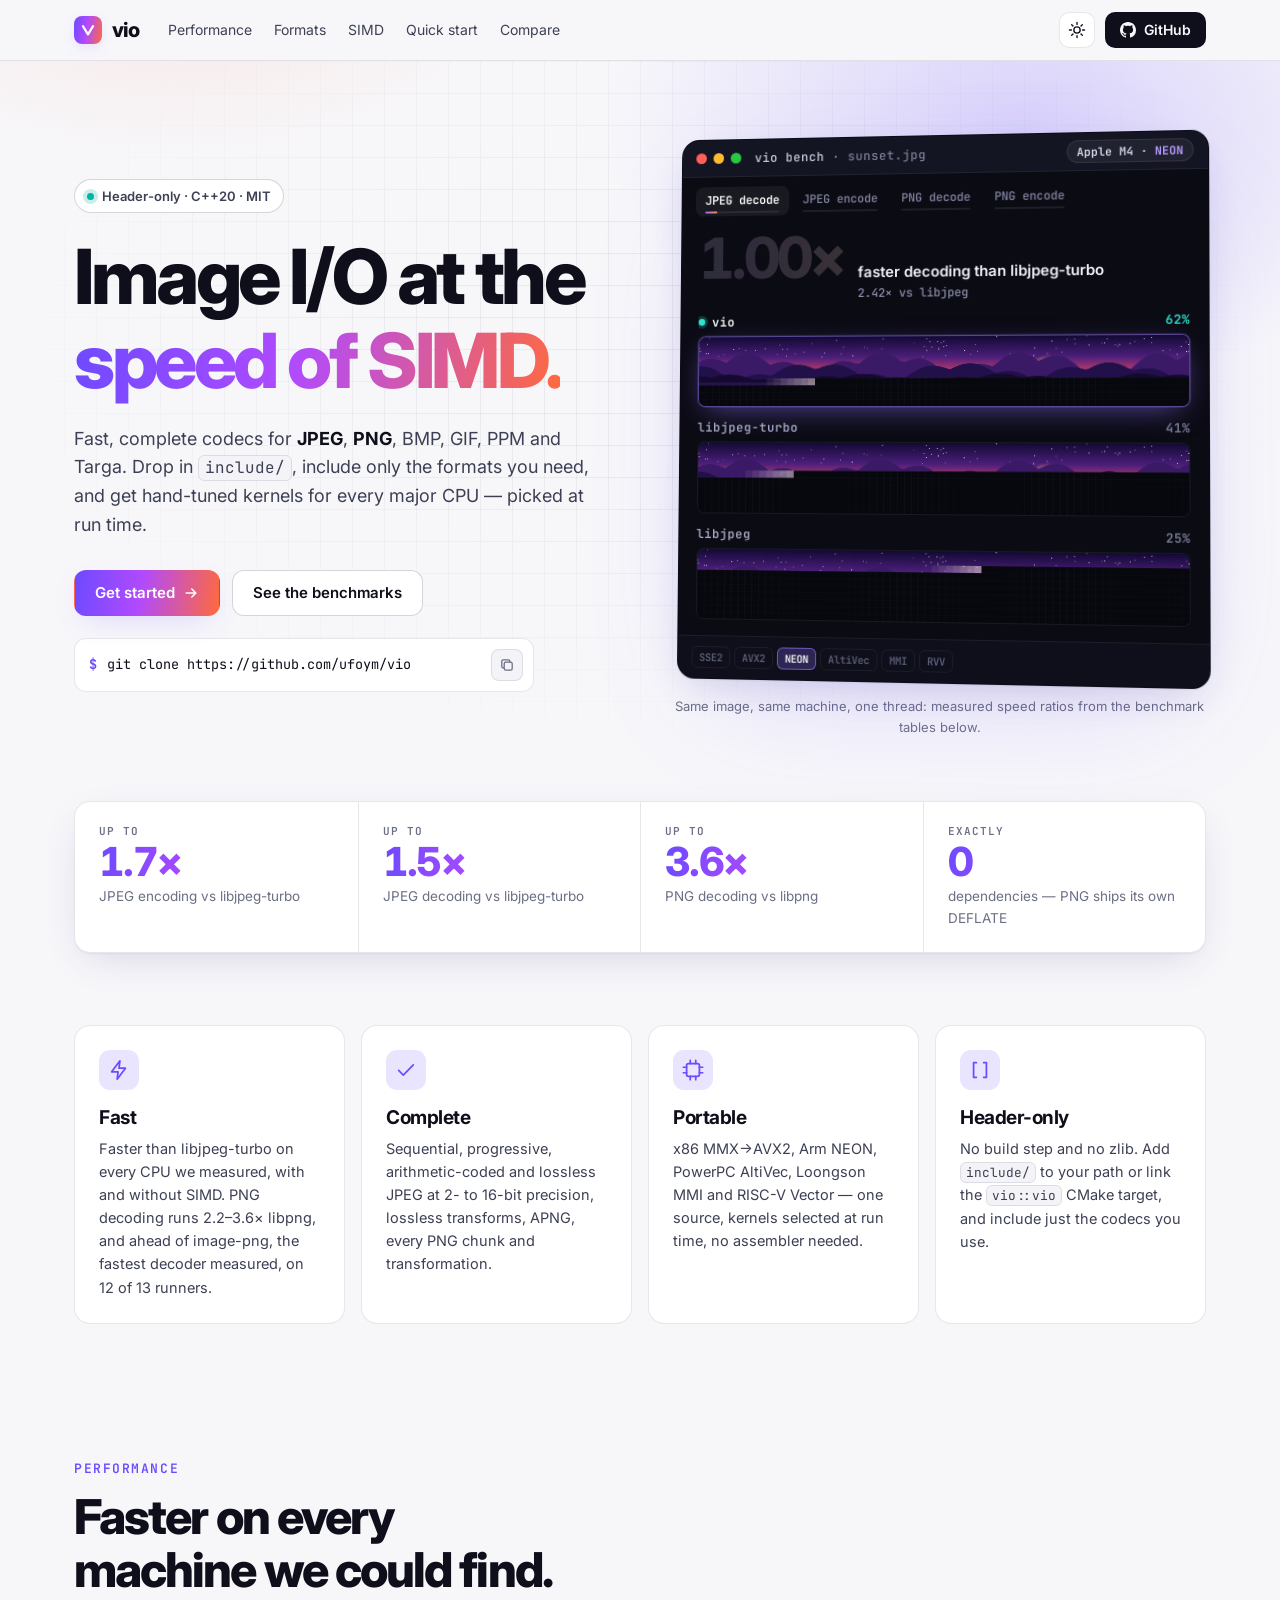
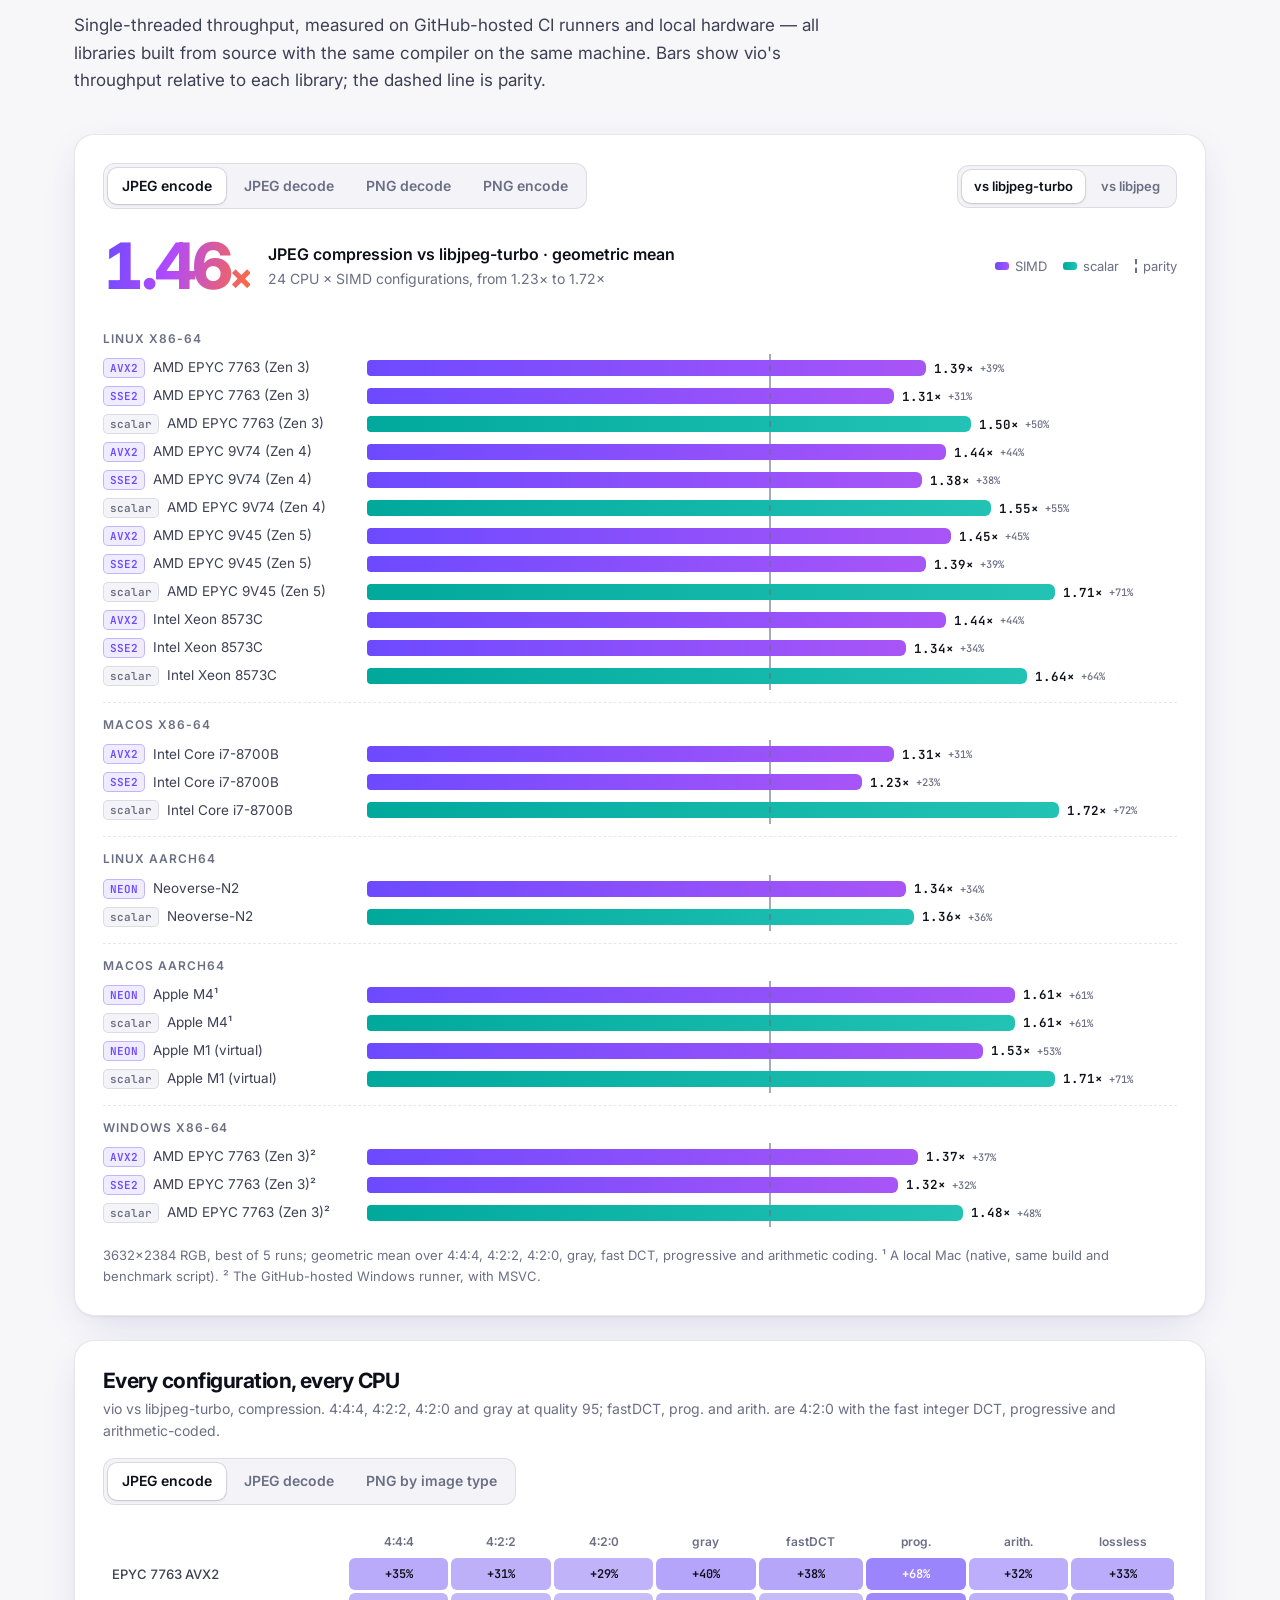
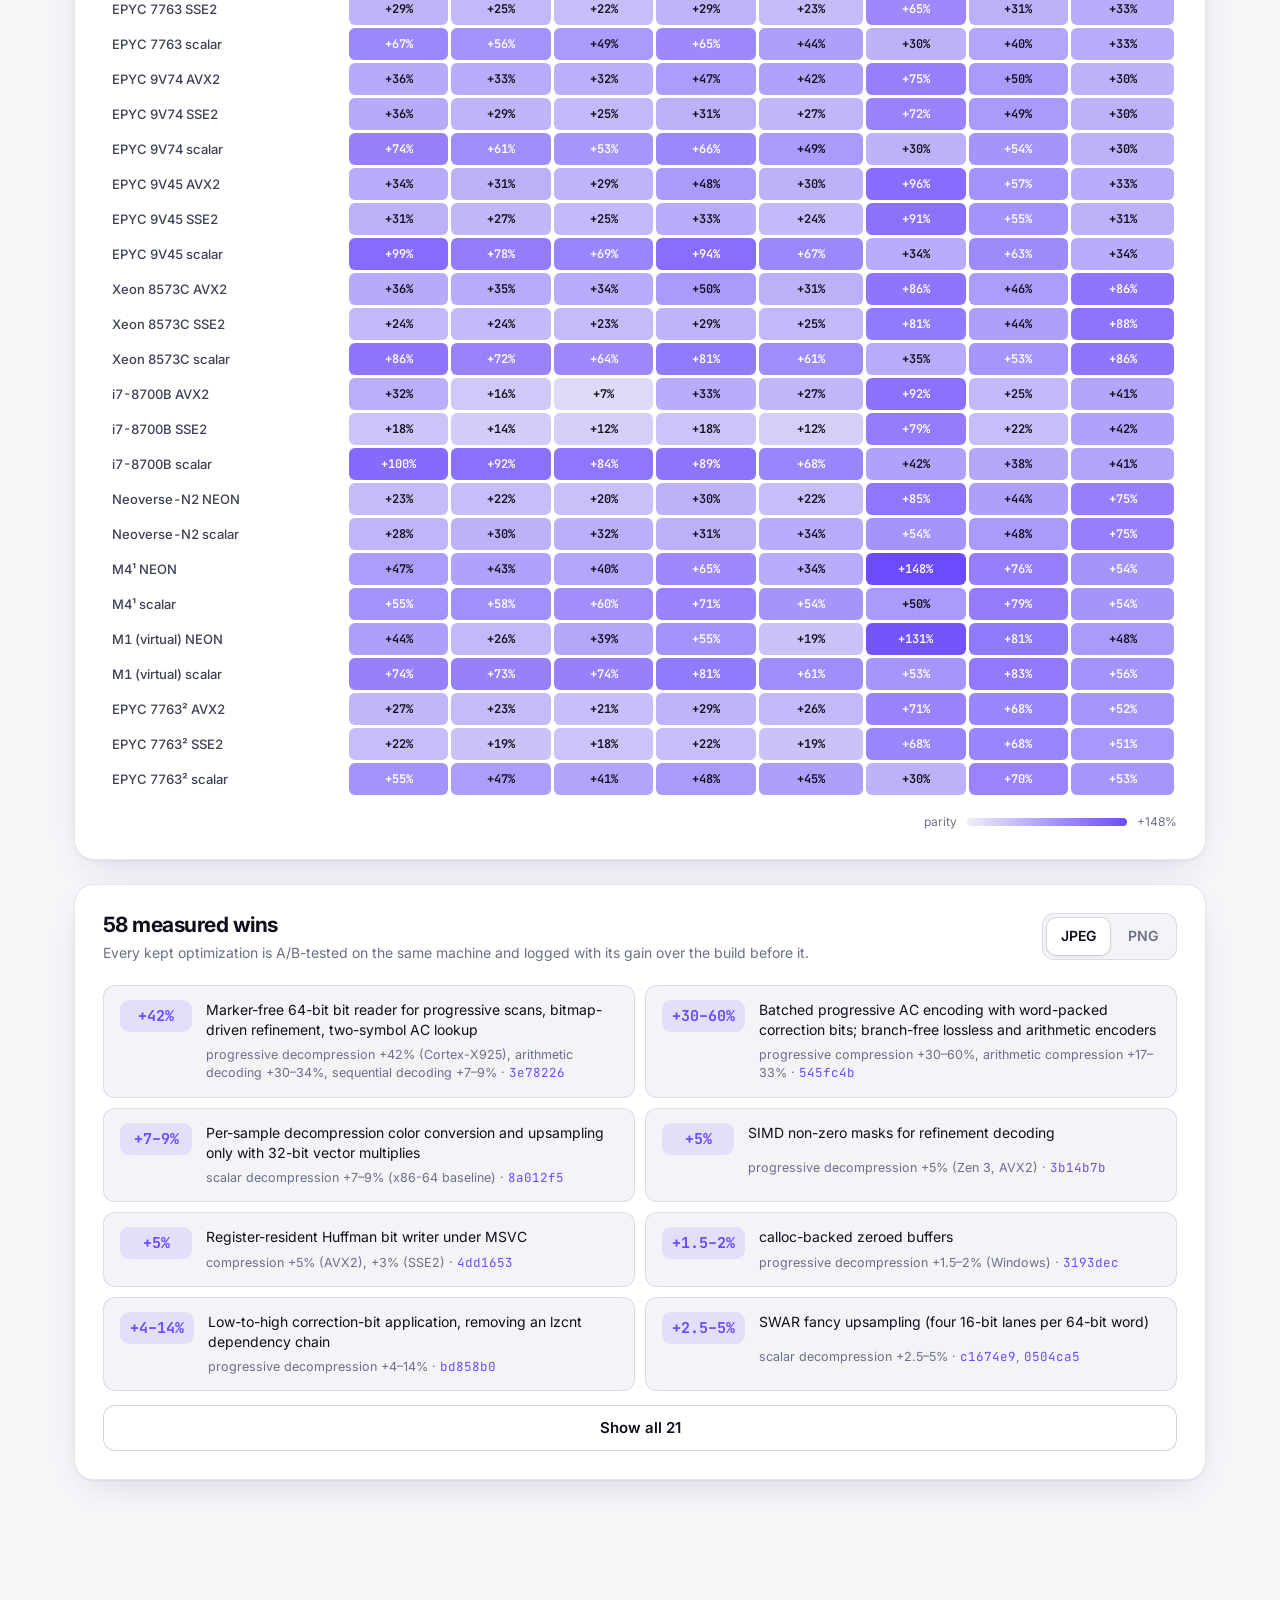
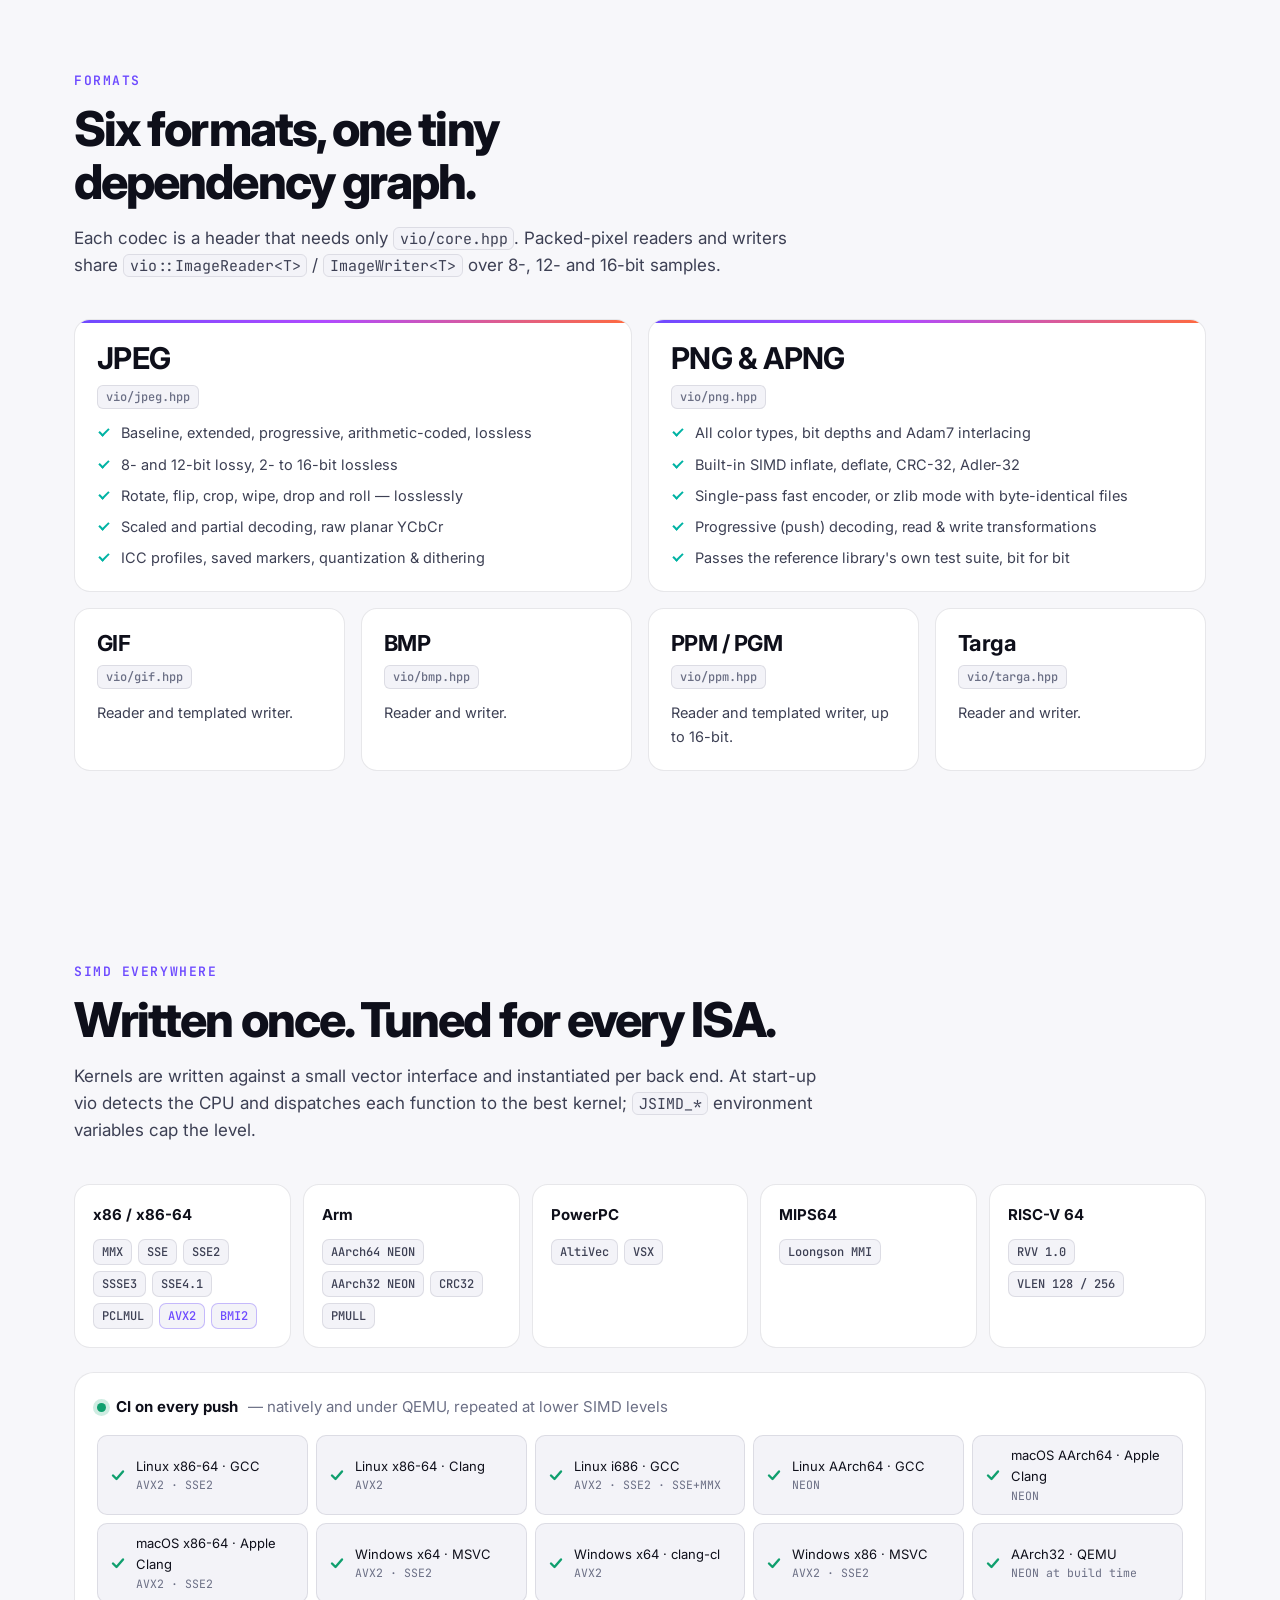
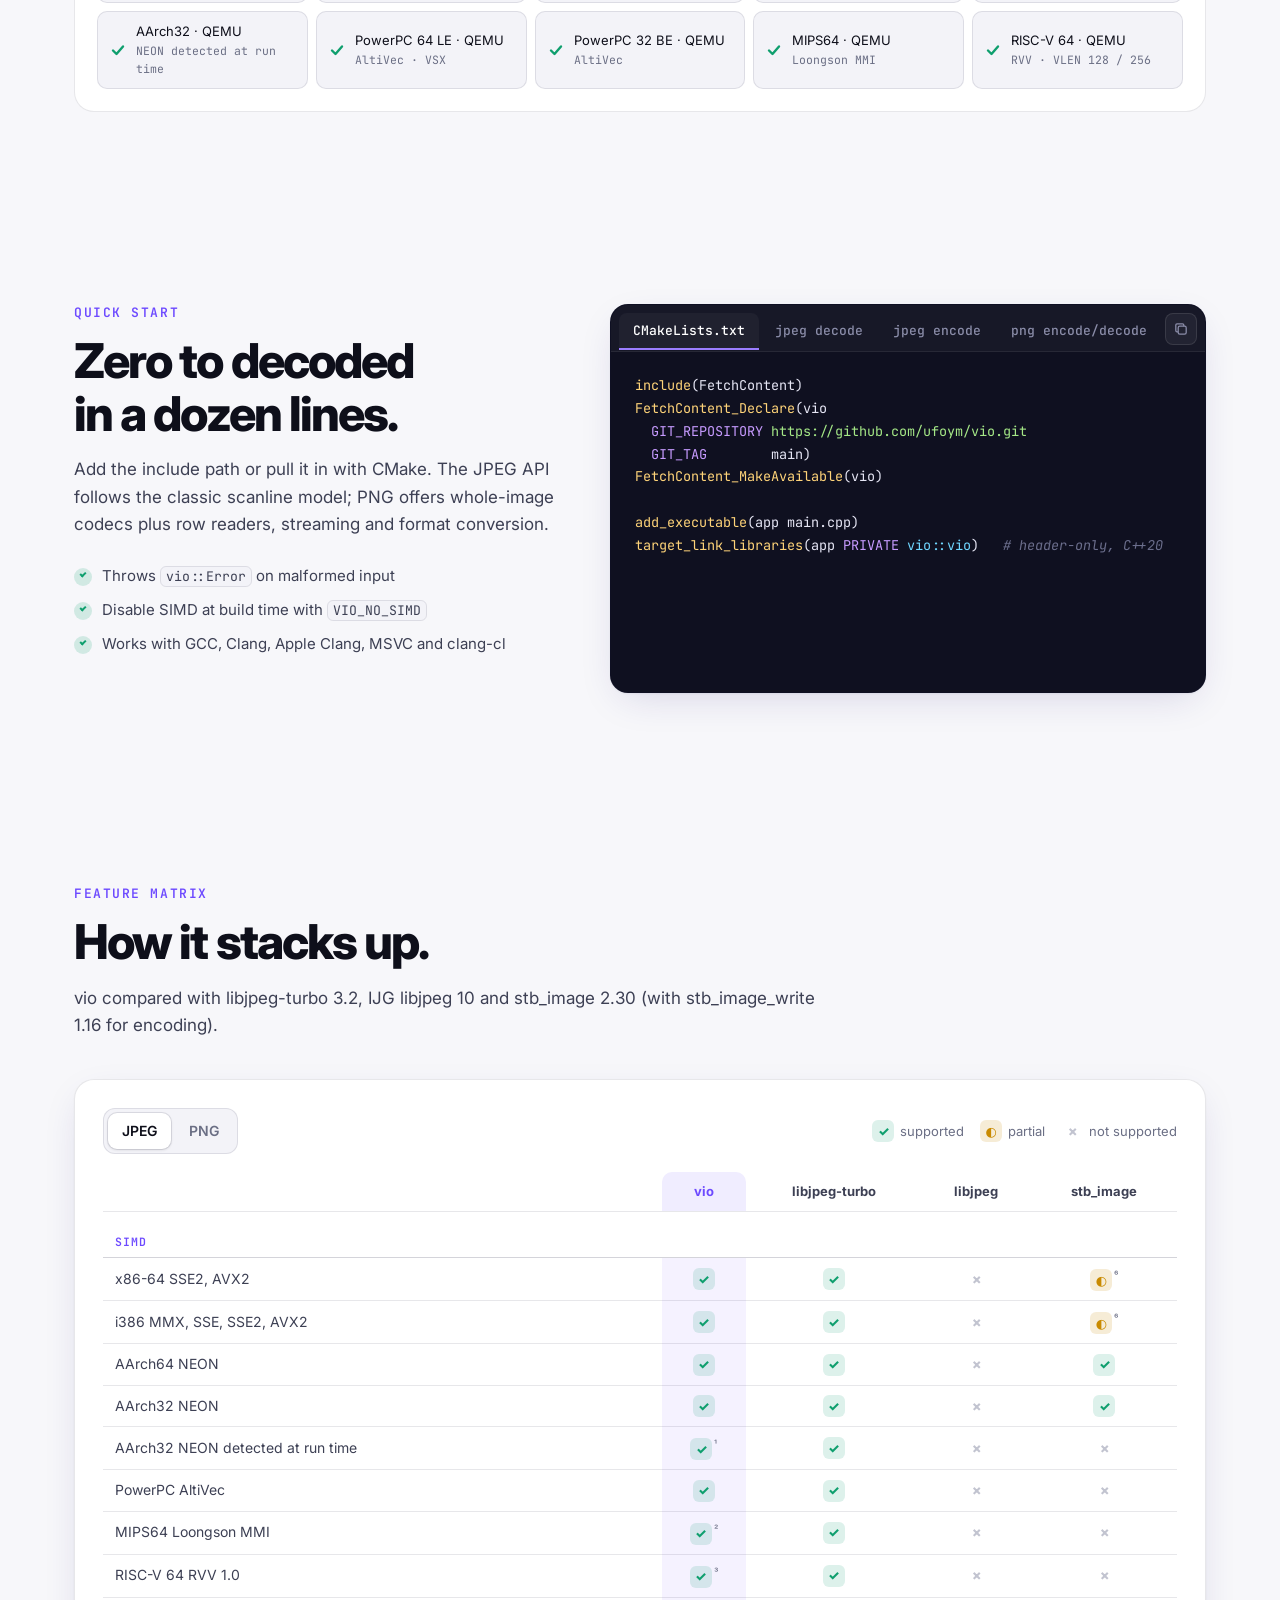
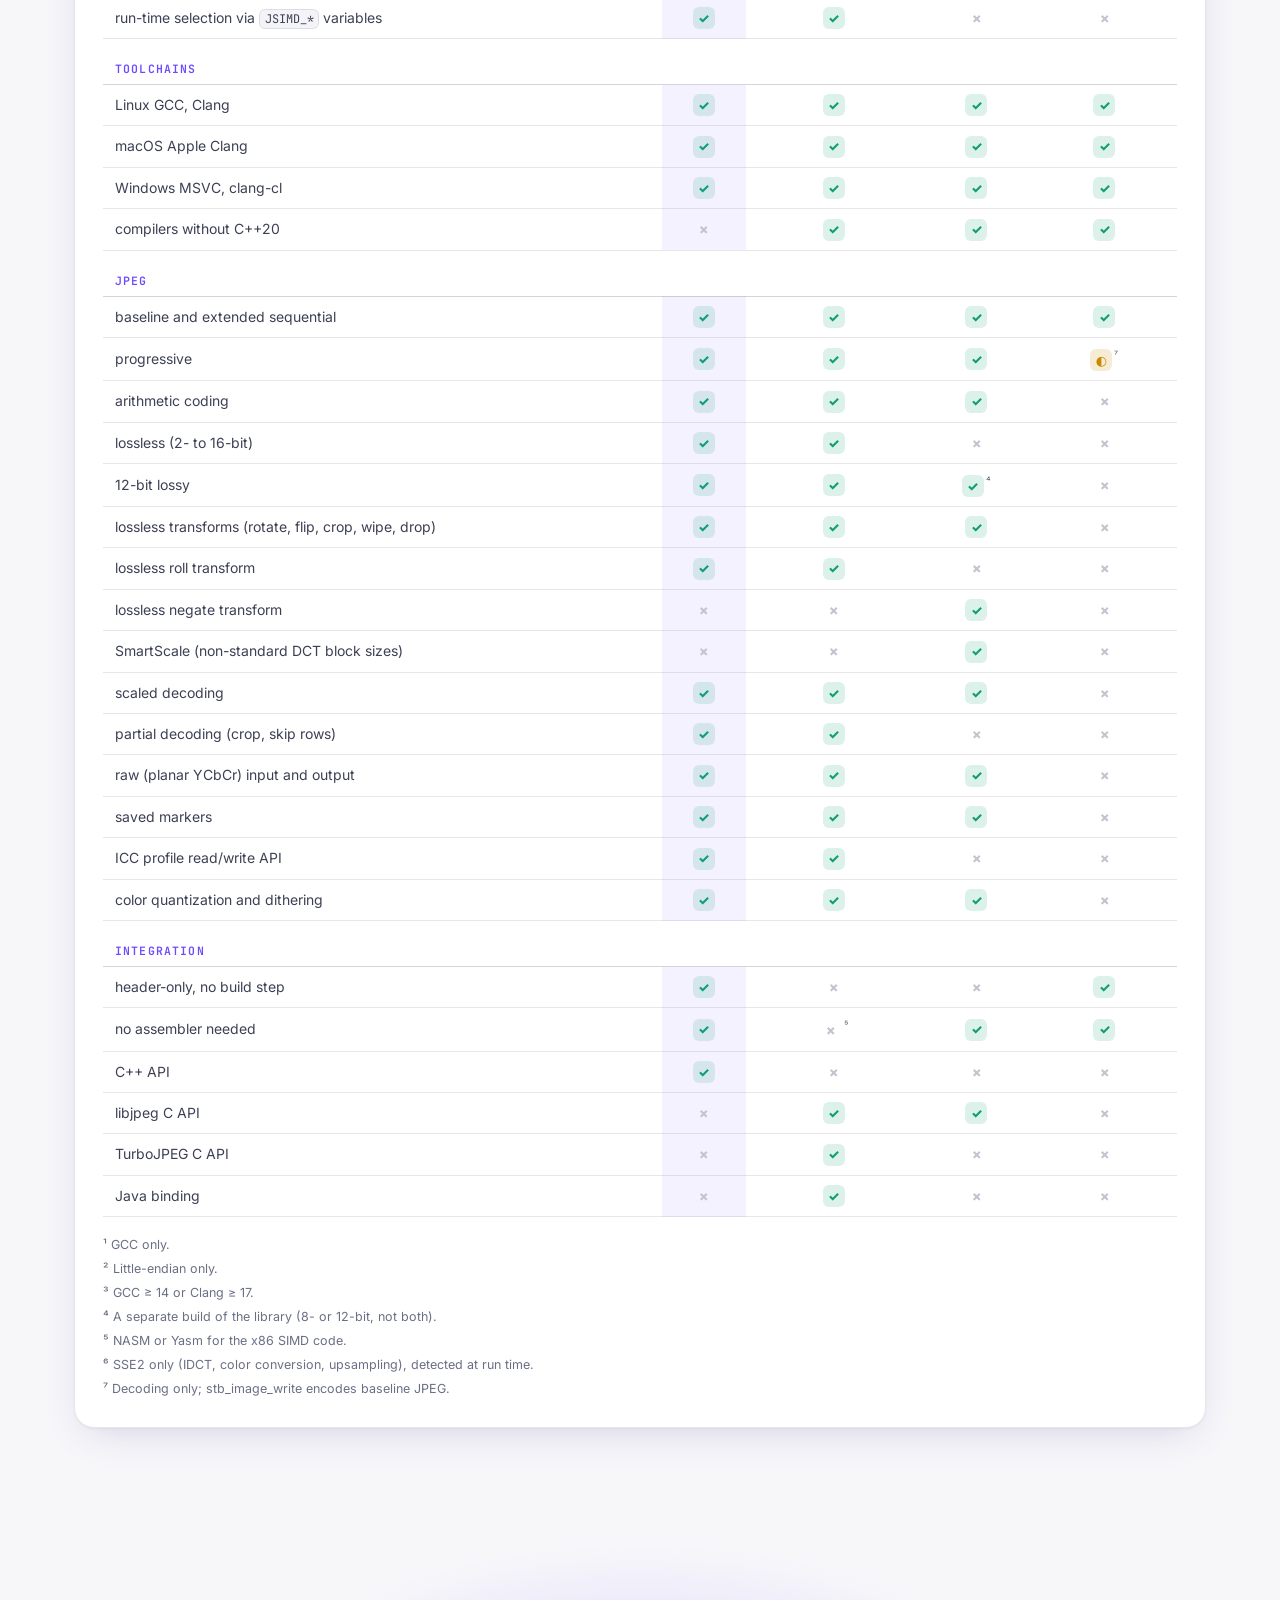
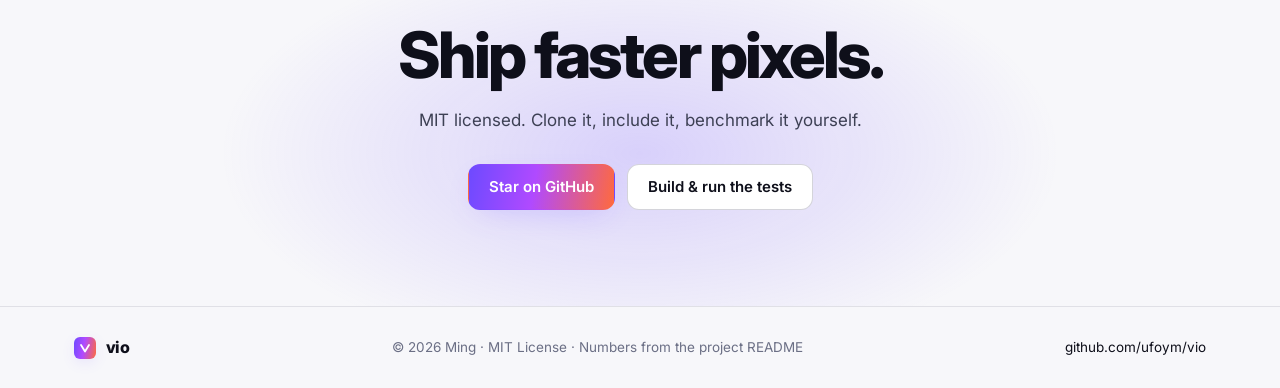
==== docs/index.html @ 20269b25 "docs: project page with GitHub Pages deployment The hero is a benchmark race: vio and two rivals pro" ====
<!doctype html>
<html lang="en">
<head>
<meta charset="utf-8">
<meta name="viewport" content="width=device-width, initial-scale=1">
<title>vio — fast image I/O for C++</title>
<meta name="description" content="Fast, complete, header-only C++20 image I/O: JPEG, PNG, BMP, GIF, PPM and Targa, with SIMD on every major architecture.">
<meta property="og:title" content="vio — fast image I/O for C++">
<meta property="og:description" content="Header-only C++20 JPEG, PNG, BMP, GIF, PPM and Targa codecs with run-time SIMD on x86, Arm, PowerPC, Loongson and RISC-V.">
<meta property="og:type" content="website">
<meta name="theme-color" content="#0a0b10">
<link rel="icon" href="data:image/svg+xml,%3Csvg xmlns='http://www.w3.org/2000/svg' viewBox='0 0 32 32'%3E%3Crect width='32' height='32' rx='7' fill='%237c5cff'/%3E%3Cpath d='M8 10l8 13 8-13' fill='none' stroke='white' stroke-width='3.4' stroke-linecap='round' stroke-linejoin='round'/%3E%3C/svg%3E">
<link rel="preconnect" href="https://fonts.googleapis.com">
<link rel="preconnect" href="https://fonts.gstatic.com" crossorigin>
<link href="https://fonts.googleapis.com/css2?family=Inter:wght@400;500;600;700;800&family=JetBrains+Mono:wght@400;500;700&display=swap" rel="stylesheet">
<link rel="stylesheet" href="style.css">
<script>
  try { var t = localStorage.getItem('vio-theme'); if (t) document.documentElement.dataset.theme = t; } catch (e) {}
</script>
</head>
<body>

<header class="nav">
  <div class="wrap nav-inner">
    <a class="brand" href="#top" aria-label="vio home">
      <span class="brand-mark" aria-hidden="true"><svg viewBox="0 0 32 32"><path d="M8 10l8 13 8-13"/></svg></span>
      vio
    </a>
    <nav class="nav-links" aria-label="Sections">
      <a href="#performance">Performance</a>
      <a href="#formats">Formats</a>
      <a href="#simd">SIMD</a>
      <a href="#start">Quick start</a>
      <a href="#compare">Compare</a>
    </nav>
    <div class="nav-actions">
      <button class="icon-btn" id="theme-toggle" type="button" aria-label="Toggle color theme">
        <svg class="i-sun" viewBox="0 0 24 24"><circle cx="12" cy="12" r="4.2"/><path d="M12 2v2.5M12 19.5V22M2 12h2.5M19.5 12H22M4.9 4.9l1.8 1.8M17.3 17.3l1.8 1.8M4.9 19.1l1.8-1.8M17.3 6.7l1.8-1.8"/></svg>
        <svg class="i-moon" viewBox="0 0 24 24"><path d="M20.5 14.2A8.5 8.5 0 0 1 9.8 3.5a8.5 8.5 0 1 0 10.7 10.7z"/></svg>
      </button>
      <a class="btn btn-small" href="https://github.com/ufoym/vio">
        <svg viewBox="0 0 16 16" aria-hidden="true"><path fill="currentColor" d="M8 0C3.58 0 0 3.58 0 8c0 3.54 2.29 6.53 5.47 7.59.4.07.55-.17.55-.38 0-.19-.01-.82-.01-1.49-2.01.37-2.53-.49-2.69-.94-.09-.23-.48-.94-.82-1.13-.28-.15-.68-.52-.01-.53.63-.01 1.08.58 1.23.82.72 1.21 1.87.87 2.33.66.07-.52.28-.87.51-1.07-1.78-.2-3.64-.89-3.64-3.95 0-.87.31-1.59.82-2.15-.08-.2-.36-1.02.08-2.12 0 0 .67-.21 2.2.82.64-.18 1.32-.27 2-.27.68 0 1.36.09 2 .27 1.53-1.04 2.2-.82 2.2-.82.44 1.1.16 1.92.08 2.12.51.56.82 1.27.82 2.15 0 3.07-1.87 3.75-3.65 3.95.29.25.54.73.54 1.48 0 1.07-.01 1.93-.01 2.2 0 .21.15.46.55.38A8.013 8.013 0 0 0 16 8c0-4.42-3.58-8-8-8z"/></svg>
        GitHub
      </a>
    </div>
  </div>
</header>

<main id="top">

<!-- ───────────── Hero ───────────── -->
<section class="hero">
  <div class="hero-glow" aria-hidden="true"></div>
  <div class="wrap hero-grid">
    <div class="hero-copy">
      <p class="eyebrow"><span class="dot"></span> Header-only · C++20 · MIT</p>
      <h1>Image I/O at the<br><span class="grad">speed of SIMD.</span></h1>
      <p class="lede">Fast, complete codecs for <strong>JPEG</strong>, <strong>PNG</strong>, BMP, GIF, PPM and Targa.
        Drop in <code>include/</code>, include only the formats you need, and get hand-tuned kernels for
        every major CPU — picked at run time.</p>
      <div class="cta">
        <a class="btn btn-primary" href="#start">Get started
          <svg viewBox="0 0 20 20" aria-hidden="true"><path d="M4 10h11M11 5l5 5-5 5"/></svg></a>
        <a class="btn btn-ghost" href="#performance">See the benchmarks</a>
      </div>
      <div class="install" role="group" aria-label="Clone command">
        <span class="prompt">$</span>
        <code id="clone-cmd">git clone https://github.com/ufoym/vio</code>
        <button class="copy" type="button" data-copy="#clone-cmd" aria-label="Copy command">
          <svg viewBox="0 0 20 20"><rect x="6.5" y="6.5" width="10" height="10" rx="2"/><path d="M13.5 6.5V5a1.5 1.5 0 0 0-1.5-1.5H5A1.5 1.5 0 0 0 3.5 5v7A1.5 1.5 0 0 0 5 13.5h1.5"/></svg>
        </button>
      </div>
    </div>

    <figure class="hero-art">
      <div class="window race" id="race">
        <div class="window-bar">
          <span class="lights"><i></i><i></i><i></i></span>
          <span class="window-title">vio bench <em id="race-file">· sunset.jpg</em></span>
          <span class="race-cpu" id="race-cpu"></span>
        </div>
        <div class="race-tabs" id="race-tabs" role="tablist" aria-label="Benchmark"></div>
        <div class="race-head" aria-live="polite">
          <span class="race-x" id="race-x">0.00×</span>
          <span class="race-vs"><span id="race-vs">faster</span><small id="race-sub"></small></span>
        </div>
        <div class="race-lanes" id="race-lanes"></div>
        <div class="race-foot">
          <div class="race-isa" id="race-isa" aria-label="SIMD back ends">
            <span data-isa="SSE2">SSE2</span><span data-isa="AVX2">AVX2</span><span data-isa="NEON">NEON</span><span data-isa="AltiVec">AltiVec</span><span data-isa="MMI">MMI</span><span data-isa="RVV">RVV</span>
          </div>
        </div>
      </div>
      <figcaption>Same image, same machine, one thread: measured speed ratios from the benchmark tables below.</figcaption>
    </figure>
  </div>

  <div class="wrap">
    <ul class="stats">
      <li><span class="stat-pre">up to</span><span class="stat-num"><span data-count="1.7">1.7</span>×</span><span class="stat-cap">JPEG encoding vs libjpeg-turbo</span></li>
      <li><span class="stat-pre">up to</span><span class="stat-num"><span data-count="1.5">1.5</span>×</span><span class="stat-cap">JPEG decoding vs libjpeg-turbo</span></li>
      <li><span class="stat-pre">up to</span><span class="stat-num"><span data-count="3.6">3.6</span>×</span><span class="stat-cap">PNG decoding vs libpng</span></li>
      <li><span class="stat-pre">exactly</span><span class="stat-num">0</span><span class="stat-cap">dependencies — PNG ships its own DEFLATE</span></li>
    </ul>
  </div>
</section>

<!-- ───────────── Pillars ───────────── -->
<section class="section pillars-section">
  <div class="wrap">
    <div class="pillars">
      <article class="pillar">
        <div class="pillar-ico"><svg viewBox="0 0 24 24"><path d="M13 2 4 14h7l-1 8 9-12h-7z"/></svg></div>
        <h3>Fast</h3>
        <p>Faster than libjpeg-turbo on every CPU we measured, with and without SIMD. PNG decoding runs 2.2–3.6× libpng, and ahead of image-png, the fastest decoder measured, on 12 of 13 runners.</p>
      </article>
      <article class="pillar">
        <div class="pillar-ico"><svg viewBox="0 0 24 24"><path d="M4 12.5 9 17.5 20 6.5"/></svg></div>
        <h3>Complete</h3>
        <p>Sequential, progressive, arithmetic-coded and lossless JPEG at 2- to 16-bit precision, lossless transforms, APNG, every PNG chunk and transformation.</p>
      </article>
      <article class="pillar">
        <div class="pillar-ico"><svg viewBox="0 0 24 24"><rect x="5" y="5" width="14" height="14" rx="2"/><path d="M9 1.5V5M15 1.5V5M9 19v3.5M15 19v3.5M1.5 9H5M1.5 15H5M19 9h3.5M19 15h3.5"/></svg></div>
        <h3>Portable</h3>
        <p>x86 MMX→AVX2, Arm NEON, PowerPC AltiVec, Loongson MMI and RISC-V Vector — one source, kernels selected at run time, no assembler needed.</p>
      </article>
      <article class="pillar">
        <div class="pillar-ico"><svg viewBox="0 0 24 24"><path d="M8 4H5v16h3M16 4h3v16h-3"/></svg></div>
        <h3>Header-only</h3>
        <p>No build step and no zlib. Add <code>include/</code> to your path or link the <code>vio::vio</code> CMake target, and include just the codecs you use.</p>
      </article>
    </div>
  </div>
</section>

<!-- ───────────── Performance ───────────── -->
<section class="section" id="performance">
  <div class="wrap">
    <div class="section-head">
      <p class="kicker">Performance</p>
      <h2>Faster on every machine we could find.</h2>
      <p class="sub">Single-threaded throughput, measured on GitHub-hosted CI runners and local hardware — all
        libraries built from source with the same compiler on the same machine. Bars show vio's throughput relative to each library; the dashed line is parity.</p>
    </div>

    <div class="perf-card">
      <div class="perf-controls">
        <div class="seg" role="tablist" aria-label="Benchmark" id="perf-tabs">
          <button role="tab" data-set="jpeg_enc" aria-selected="true">JPEG encode</button>
          <button role="tab" data-set="jpeg_dec">JPEG decode</button>
          <button role="tab" data-set="png_dec">PNG decode</button>
          <button role="tab" data-set="png_enc">PNG encode</button>
        </div>
        <div class="seg seg-sub" role="radiogroup" aria-label="Compared with" id="perf-vs"></div>
      </div>

      <div class="perf-summary">
        <div class="big"><span id="perf-geo">1.45</span><small>×</small></div>
        <div>
          <p class="big-cap" id="perf-geo-cap">geometric mean</p>
          <p class="big-range" id="perf-range"></p>
        </div>
        <div class="legend">
          <span><i class="sw sw-simd"></i>SIMD</span>
          <span><i class="sw sw-scalar"></i>scalar</span>
          <span><i class="sw sw-par"></i>parity</span>
        </div>
      </div>

      <div class="bars" id="perf-bars" aria-live="polite"></div>
      <p class="perf-note" id="perf-note"></p>
    </div>

    <div class="heat-card">
      <div class="heat-head">
        <div>
          <h3>Every configuration, every CPU</h3>
          <p class="sub small" id="heat-sub"></p>
        </div>
        <div class="seg" role="tablist" aria-label="Heat map" id="heat-tabs">
          <button role="tab" data-set="jpeg_enc_cfg" aria-selected="true">JPEG encode</button>
          <button role="tab" data-set="jpeg_dec_cfg">JPEG decode</button>
          <button role="tab" data-set="png_cat">PNG by image type</button>
        </div>
      </div>
      <div class="heat-scroll"><table class="heat" id="heat"></table></div>
      <div class="heat-scale"><span>parity</span><i class="ramp"></i><span id="heat-max">faster</span></div>
    </div>

    <div class="log-card">
      <div class="heat-head">
        <div>
          <h3><span id="log-count">58</span> measured wins</h3>
          <p class="sub small">Every kept optimization is A/B-tested on the same machine and logged with its gain over the build before it.</p>
        </div>
        <div class="seg" role="tablist" aria-label="Optimization log" id="log-tabs">
          <button role="tab" data-set="jpeg" aria-selected="true">JPEG</button>
          <button role="tab" data-set="png">PNG</button>
        </div>
      </div>
      <ol class="log" id="log"></ol>
      <button class="btn btn-ghost btn-block" id="log-more" type="button">Show all</button>
    </div>
  </div>
</section>

<!-- ───────────── Formats ───────────── -->
<section class="section" id="formats">
  <div class="wrap">
    <div class="section-head">
      <p class="kicker">Formats</p>
      <h2>Six formats, one tiny dependency graph.</h2>
      <p class="sub">Each codec is a header that needs only <code>vio/core.hpp</code>. Packed-pixel readers and writers share
        <code>vio::ImageReader&lt;T&gt;</code> / <code>ImageWriter&lt;T&gt;</code> over 8-, 12- and 16-bit samples.</p>
    </div>
    <div class="formats">
      <article class="fmt fmt-hero">
        <header><span class="tag">vio/jpeg.hpp</span><h3>JPEG</h3></header>
        <ul>
          <li>Baseline, extended, progressive, arithmetic-coded, lossless</li>
          <li>8- and 12-bit lossy, 2- to 16-bit lossless</li>
          <li>Rotate, flip, crop, wipe, drop and roll — losslessly</li>
          <li>Scaled and partial decoding, raw planar YCbCr</li>
          <li>ICC profiles, saved markers, quantization &amp; dithering</li>
        </ul>
      </article>
      <article class="fmt fmt-hero">
        <header><span class="tag">vio/png.hpp</span><h3>PNG &amp; APNG</h3></header>
        <ul>
          <li>All color types, bit depths and Adam7 interlacing</li>
          <li>Built-in SIMD inflate, deflate, CRC-32, Adler-32</li>
          <li>Single-pass fast encoder, or zlib mode with byte-identical files</li>
          <li>Progressive (push) decoding, read &amp; write transformations</li>
          <li>Passes the reference library's own test suite, bit for bit</li>
        </ul>
      </article>
      <article class="fmt"><header><span class="tag">vio/gif.hpp</span><h3>GIF</h3></header><p>Reader and templated writer.</p></article>
      <article class="fmt"><header><span class="tag">vio/bmp.hpp</span><h3>BMP</h3></header><p>Reader and writer.</p></article>
      <article class="fmt"><header><span class="tag">vio/ppm.hpp</span><h3>PPM / PGM</h3></header><p>Reader and templated writer, up to 16-bit.</p></article>
      <article class="fmt"><header><span class="tag">vio/targa.hpp</span><h3>Targa</h3></header><p>Reader and writer.</p></article>
    </div>
  </div>
</section>

<!-- ───────────── SIMD ───────────── -->
<section class="section" id="simd">
  <div class="wrap">
    <div class="section-head">
      <p class="kicker">SIMD everywhere</p>
      <h2>Written once. Tuned for every ISA.</h2>
      <p class="sub">Kernels are written against a small vector interface and instantiated per back end. At start-up vio
        detects the CPU and dispatches each function to the best kernel; <code>JSIMD_*</code> environment variables cap the level.</p>
    </div>

    <div class="isa-grid">
      <div class="isa"><span class="isa-arch">x86 / x86-64</span><div class="chips"><b>MMX</b><b>SSE</b><b>SSE2</b><b>SSSE3</b><b>SSE4.1</b><b>PCLMUL</b><b>AVX2</b><b>BMI2</b></div></div>
      <div class="isa"><span class="isa-arch">Arm</span><div class="chips"><b>AArch64 NEON</b><b>AArch32 NEON</b><b>CRC32</b><b>PMULL</b></div></div>
      <div class="isa"><span class="isa-arch">PowerPC</span><div class="chips"><b>AltiVec</b><b>VSX</b></div></div>
      <div class="isa"><span class="isa-arch">MIPS64</span><div class="chips"><b>Loongson MMI</b></div></div>
      <div class="isa"><span class="isa-arch">RISC-V 64</span><div class="chips"><b>RVV 1.0</b><b>VLEN 128 / 256</b></div></div>
    </div>

    <div class="ci">
      <div class="ci-head">
        <span class="ci-dot"></span>
        <strong>CI on every push</strong>
        <span class="muted">— natively and under QEMU, repeated at lower SIMD levels</span>
      </div>
      <div class="ci-grid" id="ci-grid"></div>
    </div>
  </div>
</section>

<!-- ───────────── Quick start ───────────── -->
<section class="section" id="start">
  <div class="wrap start-grid">
    <div class="section-head">
      <p class="kicker">Quick start</p>
      <h2>Zero to decoded in a dozen lines.</h2>
      <p class="sub">Add the include path or pull it in with CMake. The JPEG API follows the classic scanline model;
        PNG offers whole-image codecs plus row readers, streaming and format conversion.</p>
      <ul class="checks">
        <li>Throws <code>vio::Error</code> on malformed input</li>
        <li>Disable SIMD at build time with <code>VIO_NO_SIMD</code></li>
        <li>Works with GCC, Clang, Apple Clang, MSVC and clang-cl</li>
      </ul>
    </div>
    <div class="code-card">
      <div class="code-tabs" role="tablist" aria-label="Code samples">
        <button role="tab" aria-selected="true" data-code="c-cmake">CMakeLists.txt</button>
        <button role="tab" data-code="c-jdec">jpeg decode</button>
        <button role="tab" data-code="c-jenc">jpeg encode</button>
        <button role="tab" data-code="c-png">png encode/decode</button>
        <button class="copy code-copy" type="button" aria-label="Copy code">
          <svg viewBox="0 0 20 20"><rect x="6.5" y="6.5" width="10" height="10" rx="2"/><path d="M13.5 6.5V5a1.5 1.5 0 0 0-1.5-1.5H5A1.5 1.5 0 0 0 3.5 5v7A1.5 1.5 0 0 0 5 13.5h1.5"/></svg>
        </button>
      </div>
<pre class="code" id="c-cmake" data-lang="cmake">include(FetchContent)
FetchContent_Declare(vio
  GIT_REPOSITORY https://github.com/ufoym/vio.git
  GIT_TAG        main)
FetchContent_MakeAvailable(vio)

add_executable(app main.cpp)
target_link_libraries(app PRIVATE vio::vio)   # header-only, C++20</pre>
<pre class="code" id="c-jdec" hidden>#include &lt;vio/jpeg.hpp&gt;

// file: std::vector&lt;std::uint8_t&gt; holding the .jpg
vio::jpeg::Decoder dec(file);
dec.set_output_color(vio::ColorSpace::RGB)
   .set_scale(1, 2);                       // half size, straight from the DCT
dec.start();

std::size_t stride = std::size_t(dec.output_width()) * 3;
std::vector&lt;std::uint8_t&gt; rgb(stride * dec.output_height());
while (dec.output_scanline() &lt; dec.output_height()) {
  std::uint8_t* row = &amp;rgb[dec.output_scanline() * stride];
  dec.read_scanlines(&amp;row, 1);
}
dec.finish();</pre>
<pre class="code" id="c-jenc" hidden>#include &lt;vio/jpeg.hpp&gt;

vio::jpeg::Encoder enc;
enc.set_image(width, height, 3, vio::ColorSpace::RGB)
   .set_quality(90)
   .set_progressive();                     // or set_arithmetic(true), set_lossless(1, 0)
enc.start();

while (enc.next_scanline() &lt; height) {
  std::uint8_t* row = &amp;rgb[std::size_t(enc.next_scanline()) * width * 3];
  enc.write_scanlines(&amp;row, 1);
}
std::vector&lt;std::uint8_t&gt; jpg = enc.finish();</pre>
<pre class="code" id="c-png" hidden>#include &lt;vio/png.hpp&gt;

// Decode: checks every CRC-32 and the Adler-32.
vio::png::Decoder dec;
dec.decode(file);
auto [w, h] = std::pair(dec.header.width, dec.header.height);
std::span&lt;std::uint8_t&gt; pixels = dec.pixels();   // native layout

// Encode: single-pass SIMD fast mode by default.
vio::png::Encoder enc;
enc.header = {w, h, 8, vio::png::kTruecolorAlpha};
std::vector&lt;std::uint8_t&gt; png = enc.encode(rgba.data(), w * 4);

// Or zlib mode, with files byte for byte like libpng's:
// enc.mode = vio::png::Encoder::Mode::kZlib;</pre>
    </div>
  </div>
</section>

<!-- ───────────── Comparison ───────────── -->
<section class="section" id="compare">
  <div class="wrap">
    <div class="section-head">
      <p class="kicker">Feature matrix</p>
      <h2>How it stacks up.</h2>
      <p class="sub" id="cmp-sub"></p>
    </div>
    <div class="cmp-card">
      <div class="cmp-controls">
        <div class="seg" role="tablist" aria-label="Feature table" id="cmp-tabs">
          <button role="tab" data-set="0" aria-selected="true">JPEG</button>
          <button role="tab" data-set="1">PNG</button>
        </div>
        <div class="legend">
          <span><b class="g g-yes">✓</b>supported</span>
          <span><b class="g g-part">◐</b>partial</span>
          <span><b class="g g-no">✗</b>not supported</span>
        </div>
      </div>
      <div class="cmp-scroll"><table class="cmp" id="cmp"></table></div>
      <ol class="notes" id="cmp-notes"></ol>
    </div>
  </div>
</section>

<!-- ───────────── CTA ───────────── -->
<section class="section final">
  <div class="wrap final-inner">
    <h2>Ship faster pixels.</h2>
    <p class="sub">MIT licensed. Clone it, include it, benchmark it yourself.</p>
    <div class="cta center">
      <a class="btn btn-primary" href="https://github.com/ufoym/vio">Star on GitHub</a>
      <a class="btn btn-ghost" href="https://github.com/ufoym/vio#building-and-testing">Build &amp; run the tests</a>
    </div>
  </div>
</section>

</main>

<footer class="footer">
  <div class="wrap footer-inner">
    <span class="brand small"><span class="brand-mark" aria-hidden="true"><svg viewBox="0 0 32 32"><path d="M8 10l8 13 8-13"/></svg></span>vio</span>
    <span class="muted">© 2026 Ming · MIT License · Numbers from the project README</span>
    <a href="https://github.com/ufoym/vio">github.com/ufoym/vio</a>
  </div>
</footer>

<script src="data.js"></script>
<script src="app.js"></script>
</body>
</html>
---- docs/style.css ----
/* ───────── Tokens ───────── */
:root {
  --bg: #f7f7fa;
  --bg-2: #eeeef4;
  --surface: #ffffff;
  --surface-2: #f3f3f8;
  --border: rgba(20, 20, 50, 0.1);
  --border-strong: rgba(20, 20, 50, 0.18);
  --text: #0e0f1a;
  --text-2: #3d4054;
  --muted: #6b6f85;
  --accent: #6d4aff;
  --accent-2: #00b3a4;
  --accent-ink: #ffffff;
  --grad: linear-gradient(100deg, #6d4aff 0%, #b04aff 45%, #ff6a3d 100%);
  --bar-simd: linear-gradient(90deg, #6d4aff, #a855f7);
  --bar-scalar: linear-gradient(90deg, #00a99c, #22c3b5);
  --bar-slow: linear-gradient(90deg, #e2563b, #f08a4b);
  --yes: #0f9f6e;
  --part: #c98a00;
  --no: #c2c4d0;
  --code-bg: #0f1020;
  --code-text: #e6e6f5;
  --shadow: 0 1px 2px rgba(20, 20, 60, 0.05), 0 12px 40px -12px rgba(40, 30, 120, 0.18);
  --glow-a: rgba(109, 74, 255, 0.22);
  --glow-b: rgba(255, 106, 61, 0.14);
  --heat-lo: 238, 238, 246;
  --heat-hi: 109, 74, 255;
  --radius: 16px;
  --font: "Inter", ui-sans-serif, system-ui, -apple-system, "Segoe UI", sans-serif;
  --mono: "JetBrains Mono", ui-monospace, "SF Mono", Menlo, Consolas, monospace;
  color-scheme: light;
}

@media (prefers-color-scheme: dark) {
  :root:not([data-theme="light"]) {
    --bg: #0a0b10;
    --bg-2: #0f1118;
    --surface: #12141c;
    --surface-2: #181b25;
    --border: rgba(200, 205, 255, 0.08);
    --border-strong: rgba(200, 205, 255, 0.16);
    --text: #eef0fa;
    --text-2: #b9bdd2;
    --muted: #7f849c;
    --accent: #8b6dff;
    --accent-2: #2ee6cf;
    --grad: linear-gradient(100deg, #9b7dff 0%, #d26bff 45%, #ff8a5c 100%);
    --bar-simd: linear-gradient(90deg, #6d4aff, #b06bff);
    --bar-scalar: linear-gradient(90deg, #0fa597, #2ee6cf);
    --yes: #34d399;
    --part: #fbbf24;
    --no: #3a3e50;
    --code-bg: #0c0d16;
    --shadow: 0 1px 0 rgba(255, 255, 255, 0.03) inset, 0 20px 60px -20px rgba(0, 0, 0, 0.7);
    --glow-a: rgba(124, 92, 255, 0.28);
    --glow-b: rgba(255, 106, 61, 0.12);
    --heat-lo: 24, 27, 38;
    --heat-hi: 139, 109, 255;
    color-scheme: dark;
  }
}
:root[data-theme="dark"] {
  --bg: #0a0b10;
  --bg-2: #0f1118;
  --surface: #12141c;
  --surface-2: #181b25;
  --border: rgba(200, 205, 255, 0.08);
  --border-strong: rgba(200, 205, 255, 0.16);
  --text: #eef0fa;
  --text-2: #b9bdd2;
  --muted: #7f849c;
  --accent: #8b6dff;
  --accent-2: #2ee6cf;
  --grad: linear-gradient(100deg, #9b7dff 0%, #d26bff 45%, #ff8a5c 100%);
  --bar-simd: linear-gradient(90deg, #6d4aff, #b06bff);
  --bar-scalar: linear-gradient(90deg, #0fa597, #2ee6cf);
  --yes: #34d399;
  --part: #fbbf24;
  --no: #3a3e50;
  --code-bg: #0c0d16;
  --shadow: 0 1px 0 rgba(255, 255, 255, 0.03) inset, 0 20px 60px -20px rgba(0, 0, 0, 0.7);
  --glow-a: rgba(124, 92, 255, 0.28);
  --glow-b: rgba(255, 106, 61, 0.12);
  --heat-lo: 24, 27, 38;
  --heat-hi: 139, 109, 255;
  color-scheme: dark;
}

/* ───────── Base ───────── */
*, *::before, *::after { box-sizing: border-box; }
html { scroll-behavior: smooth; scroll-padding-top: 72px; -webkit-text-size-adjust: 100%; }
@media (prefers-reduced-motion: reduce) { html { scroll-behavior: auto; } }
body {
  margin: 0;
  background: var(--bg);
  color: var(--text);
  font: 16px/1.6 var(--font);
  -webkit-font-smoothing: antialiased;
  overflow-x: hidden;
}
a { color: inherit; text-decoration: none; }
code { font-family: var(--mono); font-size: 0.88em; background: var(--surface-2); border: 1px solid var(--border); padding: 0.08em 0.38em; border-radius: 6px; }
h1, h2, h3 { text-wrap: balance; margin: 0; letter-spacing: -0.025em; line-height: 1.1; }
p { margin: 0; }
svg { display: block; }
button { font: inherit; color: inherit; }
.wrap { width: 100%; max-width: 1180px; margin: 0 auto; padding: 0 24px; }
@media (max-width: 640px) { .wrap { padding: 0 16px; } }
.muted { color: var(--muted); }
.grad { background: var(--grad); -webkit-background-clip: text; background-clip: text; color: transparent; }

/* ───────── Nav ───────── */
.nav {
  position: sticky; top: 0; z-index: 50;
  backdrop-filter: saturate(1.6) blur(14px);
  -webkit-backdrop-filter: saturate(1.6) blur(14px);
  background: color-mix(in srgb, var(--bg) 72%, transparent);
  border-bottom: 1px solid var(--border);
}
.nav-inner { display: flex; align-items: center; gap: 28px; height: 60px; }
.brand { display: inline-flex; align-items: center; gap: 10px; font-weight: 800; font-size: 20px; letter-spacing: -0.04em; }
.brand-mark { width: 28px; height: 28px; border-radius: 8px; background: var(--grad); display: grid; place-items: center; box-shadow: 0 4px 16px -4px var(--glow-a); }
.brand-mark svg { width: 20px; height: 20px; fill: none; stroke: #fff; stroke-width: 3.6; stroke-linecap: round; stroke-linejoin: round; }
.brand.small { font-size: 16px; }
.brand.small .brand-mark { width: 22px; height: 22px; border-radius: 6px; }
.brand.small .brand-mark svg { width: 16px; height: 16px; }
.nav-links { display: flex; gap: 22px; font-size: 14px; color: var(--text-2); }
.nav-links a:hover { color: var(--text); }
.nav-actions { margin-left: auto; display: flex; align-items: center; gap: 10px; }
.icon-btn { width: 36px; height: 36px; border-radius: 10px; border: 1px solid var(--border); background: var(--surface); display: grid; place-items: center; cursor: pointer; }
.icon-btn:hover { border-color: var(--border-strong); }
.icon-btn svg { width: 18px; height: 18px; fill: none; stroke: currentColor; stroke-width: 1.8; stroke-linecap: round; }
.icon-btn .i-moon { display: none; }
:root[data-theme="dark"] .icon-btn .i-sun { display: none; }
:root[data-theme="dark"] .icon-btn .i-moon { display: block; }
@media (prefers-color-scheme: dark) {
  :root:not([data-theme="light"]) .icon-btn .i-sun { display: none; }
  :root:not([data-theme="light"]) .icon-btn .i-moon { display: block; }
}
@media (max-width: 860px) { .nav-links { display: none; } }

/* ───────── Buttons ───────── */
.btn {
  display: inline-flex; align-items: center; justify-content: center; gap: 8px;
  height: 46px; padding: 0 20px; border-radius: 12px;
  font-weight: 600; font-size: 15px; border: 1px solid transparent; cursor: pointer;
  transition: transform 0.15s ease, box-shadow 0.2s ease, border-color 0.2s, background 0.2s;
  background: none;
}
.btn svg { width: 16px; height: 16px; fill: none; stroke: currentColor; stroke-width: 2; stroke-linecap: round; stroke-linejoin: round; }
.btn-small { height: 36px; padding: 0 14px; font-size: 14px; border-radius: 10px; background: var(--text); color: var(--bg); }
.btn-small svg { width: 16px; height: 16px; stroke: none; }
.btn-primary { background: var(--grad); color: #fff; box-shadow: 0 10px 30px -10px var(--glow-a); }
.btn-primary:hover { transform: translateY(-1px); box-shadow: 0 16px 40px -12px var(--glow-a); }
.btn-ghost { border-color: var(--border-strong); background: var(--surface); }
.btn-ghost:hover { border-color: var(--accent); }
.btn-block { width: 100%; margin-top: 14px; }

/* ───────── Hero ───────── */
.hero { position: relative; padding: 72px 0 48px; overflow: hidden; }
.hero-glow {
  position: absolute; inset: -200px -10% auto; height: 760px; pointer-events: none;
  background:
    radial-gradient(600px 380px at 75% 35%, var(--glow-a), transparent 70%),
    radial-gradient(520px 320px at 20% 10%, var(--glow-b), transparent 70%);
}
.hero::after {
  content: ""; position: absolute; inset: 0; pointer-events: none;
  background-image: linear-gradient(var(--border) 1px, transparent 1px), linear-gradient(90deg, var(--border) 1px, transparent 1px);
  background-size: 32px 32px;
  mask-image: radial-gradient(ellipse 70% 60% at 50% 30%, #000 20%, transparent 75%);
  -webkit-mask-image: radial-gradient(ellipse 70% 60% at 50% 30%, #000 20%, transparent 75%);
  opacity: 0.6;
}
.hero-grid > *, .start-grid > * { min-width: 0; }
.hero-grid { position: relative; z-index: 1; display: grid; grid-template-columns: minmax(0, 1.02fr) minmax(0, 1fr); gap: 56px; align-items: center; }
.eyebrow { display: inline-flex; align-items: center; gap: 8px; font-size: 13px; font-weight: 600; color: var(--text-2); padding: 6px 12px; border: 1px solid var(--border-strong); border-radius: 999px; background: var(--surface); }
.eyebrow .dot { width: 7px; height: 7px; border-radius: 50%; background: var(--accent-2); box-shadow: 0 0 0 4px color-mix(in srgb, var(--accent-2) 22%, transparent); }
.hero h1 { font-size: clamp(42px, 6.4vw, 76px); font-weight: 800; letter-spacing: -0.045em; margin: 22px 0 22px; }
.lede { font-size: 18px; color: var(--text-2); max-width: 540px; }
.lede strong { color: var(--text); }
.cta { display: flex; gap: 12px; flex-wrap: wrap; margin-top: 30px; }
.cta.center { justify-content: center; }
.install {
  display: flex; align-items: center; gap: 10px; margin-top: 22px; max-width: 460px;
  padding: 10px 10px 10px 14px; border-radius: 12px; border: 1px solid var(--border); background: var(--surface);
  font-family: var(--mono); font-size: 13.5px;
}
.install code { background: none; border: 0; padding: 0; font-size: inherit; flex: 1; min-width: 0; overflow: hidden; text-overflow: ellipsis; white-space: nowrap; }
.prompt { color: var(--accent); font-weight: 700; }
.copy { width: 32px; height: 32px; flex: none; border-radius: 8px; border: 1px solid var(--border); background: var(--surface-2); cursor: pointer; display: grid; place-items: center; color: var(--muted); }
.copy:hover { color: var(--text); border-color: var(--border-strong); }
.copy svg { width: 16px; height: 16px; fill: none; stroke: currentColor; stroke-width: 1.6; }
.copy.done { color: var(--yes); }

.hero-art { margin: 0; }
.window {
  border-radius: 18px; overflow: hidden; border: 1px solid var(--border-strong);
  background: #0b0b14; box-shadow: var(--shadow), 0 40px 120px -40px var(--glow-a);
  transform: perspective(1400px) rotateY(-6deg) rotateX(2deg);
  transition: transform 0.6s ease;
}
.window:hover { transform: perspective(1400px) rotateY(0) rotateX(0); }
.window-bar { display: flex; align-items: center; gap: 14px; height: 38px; padding: 0 14px; background: #141522; border-bottom: 1px solid rgba(255, 255, 255, 0.06); }
.lights { display: flex; gap: 7px; }
.lights i { width: 11px; height: 11px; border-radius: 50%; background: #ff5f57; }
.lights i:nth-child(2) { background: #febc2e; }
.lights i:nth-child(3) { background: #28c840; }
.window-title { font: 500 12.5px var(--mono); color: #c9cbe0; }
.window-title em { color: #7c7f99; font-style: normal; }
/* Benchmark race */
.race-cpu { margin-left: auto; font: 600 11.5px var(--mono); color: #d9dbf0; padding: 3px 9px; border-radius: 999px; background: rgba(255, 255, 255, 0.06); border: 1px solid rgba(255, 255, 255, 0.08); white-space: nowrap; overflow: hidden; text-overflow: ellipsis; min-width: 0; }
.race-cpu b { color: #b79cff; font-weight: 700; }
.window-title { white-space: nowrap; }
.race-tabs { display: flex; gap: 4px; padding: 10px 14px 0; overflow-x: auto; scrollbar-width: none; }
.race-tabs::-webkit-scrollbar { display: none; }
.race-tabs button {
  position: relative; flex: none; border: 0; cursor: pointer; padding: 6px 10px 8px; border-radius: 8px;
  font: 600 12px var(--mono); color: #7c7f99; background: none; overflow: hidden;
}
.race-tabs button:hover { color: #c9cbe0; }
.race-tabs button[aria-selected="true"] { color: #fff; background: rgba(255, 255, 255, 0.06); }
.race-tabs button i { position: absolute; left: 10px; right: 10px; bottom: 3px; height: 2px; border-radius: 2px; background: rgba(255, 255, 255, 0.08); }
.race-tabs button i::after { content: ""; position: absolute; inset: 0; transform-origin: left; transform: scaleX(var(--p, 0)); background: linear-gradient(90deg, #8b6dff, #ff8a5c); border-radius: inherit; }
.race-head { display: flex; align-items: baseline; gap: 14px; padding: 14px 18px 8px; min-height: 82px; }
.race-x {
  font-size: 58px; font-weight: 800; letter-spacing: -0.05em; line-height: 1; font-variant-numeric: tabular-nums;
  background: linear-gradient(100deg, #9b7dff 0%, #d26bff 45%, #ff8a5c 100%); -webkit-background-clip: text; background-clip: text; color: transparent;
  transition: opacity 0.3s, filter 0.3s;
}
.race.running .race-x { opacity: 0.28; filter: saturate(0.2); }
.race-vs { display: flex; flex-direction: column; line-height: 1.25; font-size: 15px; font-weight: 600; color: #eef0fa; }
.race-vs small { font: 500 12px var(--mono); color: #8a8da8; margin-top: 3px; }
.race-lanes { display: grid; gap: 12px; padding: 4px 18px 16px; }
.lane { display: grid; grid-template-columns: minmax(0, 1fr) auto; align-items: baseline; gap: 6px 12px; }
.lane-img { grid-column: 1 / -1; }
.lane-t { grid-row: 1; grid-column: 2; }
.lane-name { font: 600 12.5px var(--mono); color: #a7a9c4; white-space: nowrap; overflow: hidden; text-overflow: ellipsis; }
.lane.me .lane-name { color: #fff; }
.lane.me .lane-name::before { content: ""; display: inline-block; width: 7px; height: 7px; border-radius: 50%; margin-right: 7px; vertical-align: 1px; background: #2ee6cf; box-shadow: 0 0 0 3px rgba(46, 230, 207, 0.2); }
.lane-img { position: relative; border-radius: 8px; overflow: hidden; background: #07070e; border: 1px solid rgba(255, 255, 255, 0.07); }
.lane.me .lane-img { border-color: rgba(155, 125, 255, 0.55); box-shadow: 0 0 0 1px rgba(155, 125, 255, 0.15), 0 8px 30px -10px rgba(139, 109, 255, 0.7); }
.lane-img canvas { display: block; width: 100%; height: auto; aspect-ratio: 7 / 1; }
.lane-t { font: 600 12.5px var(--mono); text-align: right; color: #7c7f99; font-variant-numeric: tabular-nums; white-space: nowrap; }
.lane.me .lane-t { color: #2ee6cf; }
.lane.done .lane-t { color: #c9cbe0; }
.lane.me.done .lane-t { color: #2ee6cf; }
.race-foot { display: flex; align-items: center; gap: 12px; padding: 10px 14px; border-top: 1px solid rgba(255, 255, 255, 0.06); background: #0e0f1a; }
.race-isa { display: flex; flex-wrap: wrap; gap: 4px; }
.race-isa span { font: 600 10.5px var(--mono); padding: 3px 7px; border-radius: 6px; color: #5d6079; border: 1px solid rgba(255, 255, 255, 0.06); transition: color 0.3s, background 0.3s, border-color 0.3s; }
.race-isa span.on { color: #fff; background: rgba(139, 109, 255, 0.25); border-color: rgba(155, 125, 255, 0.6); }
@media (max-width: 520px) {
  .race-x { font-size: 46px; }
  .race-head { padding: 12px 14px 6px; min-height: 70px; }
  .race-lanes { padding: 6px 14px 14px; }
  .window-title em { display: none; }
}
.hero-art figcaption { margin-top: 14px; font-size: 13px; color: var(--muted); text-align: center; }

.stats { position: relative; z-index: 1; list-style: none; margin: 64px 0 0; padding: 0; display: grid; grid-template-columns: repeat(4, 1fr); border: 1px solid var(--border); border-radius: var(--radius); background: var(--surface); box-shadow: var(--shadow); overflow: hidden; }
.stats li { padding: 22px 24px; display: flex; flex-direction: column; gap: 4px; }
.stats li + li { border-left: 1px solid var(--border); }
.stat-num { font-size: 40px; font-weight: 800; letter-spacing: -0.04em; line-height: 1; background: var(--grad); -webkit-background-clip: text; background-clip: text; color: transparent; font-variant-numeric: tabular-nums; }
.stat-pre { font: 600 11px var(--mono); text-transform: uppercase; letter-spacing: 0.1em; color: var(--muted); }
.stat-cap { font-size: 13.5px; color: var(--muted); }

@media (max-width: 960px) {
  .hero-grid { grid-template-columns: minmax(0, 1fr); gap: 40px; }
  .window { transform: none; }
  .stats { grid-template-columns: repeat(2, 1fr); }
  .stats li:nth-child(3) { border-left: 0; }
  .stats li:nth-child(n + 3) { border-top: 1px solid var(--border); }
}
@media (max-width: 640px) {
  .hero { padding-top: 44px; }
  .lede { font-size: 16.5px; }
  .stats li { padding: 18px 16px; }
  .stat-num { font-size: 32px; }
}

/* ───────── Sections ───────── */
.section { padding: 96px 0; position: relative; }
.pillars-section { padding: 24px 0 40px; }
@media (max-width: 640px) { .section { padding: 64px 0; } }
.section-head { max-width: 760px; margin-bottom: 40px; }
.kicker { font: 600 13px var(--mono); text-transform: uppercase; letter-spacing: 0.12em; color: var(--accent); margin-bottom: 14px; }
.section-head h2 { font-size: clamp(30px, 4.2vw, 48px); font-weight: 800; letter-spacing: -0.04em; }
.sub { color: var(--text-2); font-size: 17px; margin-top: 16px; }
.sub.small { font-size: 14px; margin-top: 6px; color: var(--muted); }

.pillars { display: grid; grid-template-columns: repeat(4, 1fr); gap: 16px; }
.pillar { padding: 24px; border-radius: var(--radius); border: 1px solid var(--border); background: var(--surface); transition: border-color 0.2s, transform 0.2s; }
.pillar:hover { border-color: var(--border-strong); transform: translateY(-2px); }
.pillar-ico { width: 40px; height: 40px; border-radius: 11px; display: grid; place-items: center; background: color-mix(in srgb, var(--accent) 14%, transparent); color: var(--accent); margin-bottom: 18px; }
.pillar-ico svg { width: 22px; height: 22px; fill: none; stroke: currentColor; stroke-width: 1.9; stroke-linecap: round; stroke-linejoin: round; }
.pillar h3 { font-size: 19px; margin-bottom: 8px; }
.pillar p { font-size: 14.5px; color: var(--text-2); }
@media (max-width: 960px) { .pillars { grid-template-columns: repeat(2, 1fr); } }
@media (max-width: 560px) { .pillars { grid-template-columns: 1fr; } }

/* ───────── Segmented controls ───────── */
.seg { display: inline-flex; flex-wrap: wrap; gap: 4px; padding: 4px; border-radius: 12px; background: var(--surface-2); border: 1px solid var(--border); }
.seg button { border: 0; background: none; padding: 7px 14px; border-radius: 9px; font-size: 14px; font-weight: 600; color: var(--muted); cursor: pointer; white-space: nowrap; }
.seg button:hover { color: var(--text); }
.seg button[aria-selected="true"], .seg button[aria-checked="true"] { background: var(--surface); color: var(--text); box-shadow: 0 1px 3px rgba(0, 0, 0, 0.12), 0 0 0 1px var(--border); }
.seg-sub button { font-size: 13px; padding: 6px 12px; }

/* ───────── Perf bars ───────── */
.perf-card, .heat-card, .log-card, .cmp-card { border: 1px solid var(--border); border-radius: 20px; background: var(--surface); box-shadow: var(--shadow); padding: 28px; }
.heat-card, .log-card { margin-top: 24px; }
@media (max-width: 640px) { .perf-card, .heat-card, .log-card, .cmp-card { padding: 18px 14px; border-radius: 16px; } }
.perf-controls { display: flex; flex-wrap: wrap; gap: 12px; justify-content: space-between; align-items: center; }
.perf-summary { display: flex; align-items: center; gap: 18px; margin: 28px 0 22px; flex-wrap: wrap; }
.big { font-size: 64px; font-weight: 800; letter-spacing: -0.05em; line-height: 0.9; background: var(--grad); -webkit-background-clip: text; background-clip: text; color: transparent; font-variant-numeric: tabular-nums; }
.big small { font-size: 0.55em; }
.big-cap { font-weight: 600; }
.big-range { font-size: 14px; color: var(--muted); }
.legend { margin-left: auto; display: flex; gap: 16px; font-size: 13px; color: var(--muted); flex-wrap: wrap; align-items: center; }
.legend span { display: inline-flex; align-items: center; gap: 6px; }
.sw { width: 14px; height: 8px; border-radius: 3px; display: inline-block; }
.sw-simd { background: var(--bar-simd); }
.sw-scalar { background: var(--bar-scalar); }
.sw-par { width: 0; height: 14px; border-left: 2px dashed var(--muted); border-radius: 0; }

.bars { display: flex; flex-direction: column; gap: 4px; }
.bar-group { padding-top: 12px; }
.bar-group + .bar-group { border-top: 1px dashed var(--border); margin-top: 8px; }
.bar-group-title { font-size: 12px; font-weight: 600; text-transform: uppercase; letter-spacing: 0.08em; color: var(--muted); margin-bottom: 6px; }
.bar-row { display: grid; grid-template-columns: minmax(150px, 250px) 1fr; gap: 14px; align-items: center; min-height: 28px; }
.bar-label { font-size: 13.5px; color: var(--text-2); display: flex; gap: 8px; align-items: center; min-width: 0; }
.bar-label .cpu { overflow: hidden; text-overflow: ellipsis; white-space: nowrap; }
.chip { font: 600 11px var(--mono); padding: 2px 6px; border-radius: 5px; background: var(--surface-2); border: 1px solid var(--border); color: var(--muted); flex: none; }
.chip.simd { color: var(--accent); border-color: color-mix(in srgb, var(--accent) 35%, transparent); background: color-mix(in srgb, var(--accent) 10%, transparent); }
.track { position: relative; height: 20px; margin-right: 104px; }
.par { position: absolute; top: -4px; bottom: -4px; border-left: 2px dashed color-mix(in srgb, var(--muted) 60%, transparent); z-index: 1; transition: left 0.6s cubic-bezier(0.2, 0.8, 0.2, 1); }
.fill {
  position: absolute; left: 0; top: 2px; height: 16px; border-radius: 4px 6px 6px 4px;
  background: var(--bar-simd); width: 0;
  transition: width 0.7s cubic-bezier(0.2, 0.8, 0.2, 1);
}
.fill.scalar { background: var(--bar-scalar); }
.fill.slow { background: var(--bar-slow); }
.val { position: absolute; top: 0; height: 20px; display: flex; align-items: center; font: 600 12.5px var(--mono); white-space: nowrap; padding-left: 8px; transition: left 0.7s cubic-bezier(0.2, 0.8, 0.2, 1); font-variant-numeric: tabular-nums; }
.val small { color: var(--muted); font-weight: 500; margin-left: 6px; }
.val.na { color: var(--muted); }
.perf-note { margin-top: 18px; font-size: 13px; color: var(--muted); }
@media (max-width: 640px) {
  .bar-row { grid-template-columns: minmax(0, 1fr); gap: 2px; }
  .nav-actions .btn-small { padding: 0 10px; }
  .big { font-size: 52px; }
  .track { margin-right: 52px; }
  .val small { display: none; }
  .legend { margin-left: 0; }
}

/* ───────── Heat map ───────── */
.heat-head { display: flex; justify-content: space-between; align-items: flex-start; gap: 16px; flex-wrap: wrap; margin-bottom: 20px; }
.heat-head h3 { font-size: 21px; }
.heat-scroll, .cmp-scroll { overflow-x: auto; -webkit-overflow-scrolling: touch; margin: 0 -4px; padding: 0 4px; }
.heat { border-collapse: separate; border-spacing: 3px; width: 100%; font-variant-numeric: tabular-nums; }
.heat th { font-size: 12px; font-weight: 600; color: var(--muted); padding: 4px 6px; white-space: nowrap; }
.heat thead th { text-align: center; }
.heat tbody th { text-align: left; font-weight: 500; color: var(--text-2); font-size: 13px; }
.heat td { text-align: center; font: 600 12px var(--mono); padding: 8px 4px; border-radius: 6px; min-width: 58px; cursor: default; transition: transform 0.12s; }
.heat td:hover { transform: scale(1.08); position: relative; z-index: 2; box-shadow: 0 6px 16px -6px rgba(0, 0, 0, 0.35); }
.heat td small { display: block; font-weight: 500; font-size: 10.5px; opacity: 0.8; }
.heat-scale { display: flex; align-items: center; gap: 10px; justify-content: flex-end; margin-top: 14px; font-size: 12px; color: var(--muted); }
.ramp { width: 160px; height: 8px; border-radius: 4px; background: linear-gradient(90deg, rgb(var(--heat-lo)), rgb(var(--heat-hi))); }

/* ───────── Log ───────── */
.log { list-style: none; margin: 0; padding: 0; display: grid; grid-template-columns: repeat(2, 1fr); gap: 10px; counter-reset: log; }
.log li { display: grid; grid-template-columns: auto 1fr; gap: 6px 14px; padding: 14px 16px; border-radius: 12px; background: var(--surface-2); border: 1px solid var(--border); }
.log .gain { grid-row: span 2; align-self: start; font: 700 15px var(--mono); padding: 6px 10px; border-radius: 9px; color: var(--accent); background: color-mix(in srgb, var(--accent) 12%, transparent); min-width: 72px; text-align: center; }
.log .change { font-size: 14px; color: var(--text); line-height: 1.45; }
.log .detail { font-size: 12.5px; color: var(--muted); line-height: 1.45; }
.log .detail a { font-family: var(--mono); color: var(--accent); }
.log .detail a:hover { text-decoration: underline; }
.log li.hidden { display: none; }
@media (max-width: 860px) { .log { grid-template-columns: 1fr; } }

/* ───────── Formats ───────── */
.formats { display: grid; grid-template-columns: repeat(4, 1fr); gap: 16px; }
.fmt { border: 1px solid var(--border); border-radius: var(--radius); background: var(--surface); padding: 22px; transition: border-color 0.2s, transform 0.2s; }
.fmt:hover { border-color: var(--border-strong); transform: translateY(-2px); }
.fmt-hero { grid-column: span 2; position: relative; overflow: hidden; }
.fmt-hero::before { content: ""; position: absolute; inset: 0 0 auto; height: 3px; background: var(--grad); }
.fmt header { display: flex; flex-direction: column-reverse; gap: 10px; margin-bottom: 12px; }
.fmt h3 { font-size: 22px; }
.fmt-hero h3 { font-size: 30px; }
.tag { align-self: flex-start; font: 500 12px var(--mono); color: var(--muted); padding: 3px 8px; border-radius: 6px; background: var(--surface-2); border: 1px solid var(--border); }
.fmt p { color: var(--text-2); font-size: 14.5px; }
.fmt ul { list-style: none; padding: 0; margin: 0; display: flex; flex-direction: column; gap: 8px; }
.fmt li { position: relative; padding-left: 24px; font-size: 14.5px; color: var(--text-2); }
.fmt li::before { content: ""; position: absolute; left: 2px; top: 7px; width: 10px; height: 6px; border-left: 2px solid var(--accent-2); border-bottom: 2px solid var(--accent-2); transform: rotate(-45deg); }
@media (max-width: 960px) { .formats { grid-template-columns: repeat(2, 1fr); } }
@media (max-width: 560px) { .formats { grid-template-columns: 1fr; } .fmt-hero { grid-column: auto; } }

/* ───────── SIMD ───────── */
.isa-grid { display: grid; grid-template-columns: repeat(5, 1fr); gap: 12px; }
.isa { border: 1px solid var(--border); border-radius: var(--radius); padding: 18px; background: var(--surface); }
.isa-arch { display: block; font-weight: 700; font-size: 15px; margin-bottom: 12px; }
.chips { display: flex; flex-wrap: wrap; gap: 6px; }
.chips b { font: 500 12px var(--mono); padding: 4px 8px; border-radius: 7px; background: var(--surface-2); border: 1px solid var(--border); color: var(--text-2); }
.isa:first-child .chips b:last-child, .isa:first-child .chips b:nth-last-child(2) { color: var(--accent); border-color: color-mix(in srgb, var(--accent) 35%, transparent); }
@media (max-width: 960px) { .isa-grid { grid-template-columns: repeat(2, 1fr); } .isa:first-child { grid-column: span 2; } }
@media (max-width: 560px) { .isa-grid { grid-template-columns: 1fr; } .isa:first-child { grid-column: auto; } }

.ci { margin-top: 24px; border: 1px solid var(--border); border-radius: 20px; background: var(--surface); padding: 22px; }
.ci-head { display: flex; align-items: center; gap: 10px; flex-wrap: wrap; font-size: 15px; margin-bottom: 16px; }
.ci-dot { width: 9px; height: 9px; border-radius: 50%; background: var(--yes); box-shadow: 0 0 0 4px color-mix(in srgb, var(--yes) 20%, transparent); animation: pulse 2.4s infinite; }
@keyframes pulse { 50% { box-shadow: 0 0 0 7px color-mix(in srgb, var(--yes) 6%, transparent); } }
@media (prefers-reduced-motion: reduce) { .ci-dot { animation: none; } }
.ci-grid { display: grid; grid-template-columns: repeat(auto-fill, minmax(200px, 1fr)); gap: 8px; }
.ci-job { display: flex; align-items: center; gap: 10px; padding: 9px 12px; border-radius: 10px; background: var(--surface-2); border: 1px solid var(--border); font-size: 13px; opacity: 0; transform: translateY(6px); transition: opacity 0.4s, transform 0.4s; }
.ci-job.in { opacity: 1; transform: none; }
.ci-job svg { width: 16px; height: 16px; flex: none; fill: none; stroke: var(--yes); stroke-width: 2.4; stroke-linecap: round; stroke-linejoin: round; }
.ci-job span { min-width: 0; }
.ci-job em { display: block; font-style: normal; font-size: 11.5px; color: var(--muted); font-family: var(--mono); }

/* ───────── Quick start ───────── */
.start-grid { display: grid; grid-template-columns: 0.9fr 1.1fr; gap: 48px; align-items: start; }
.start-grid .section-head { margin-bottom: 0; position: sticky; top: 96px; }
.checks { list-style: none; padding: 0; margin: 26px 0 0; display: flex; flex-direction: column; gap: 10px; }
.checks li { position: relative; padding-left: 28px; color: var(--text-2); font-size: 15px; }
.checks li::before { content: ""; position: absolute; left: 0; top: 4px; width: 18px; height: 18px; border-radius: 50%; background: color-mix(in srgb, var(--yes) 16%, transparent); }
.checks li::after { content: ""; position: absolute; left: 6px; top: 8px; width: 6px; height: 4px; border-left: 2px solid var(--yes); border-bottom: 2px solid var(--yes); transform: rotate(-45deg); }
.code-card { border-radius: 18px; overflow: hidden; background: var(--code-bg); border: 1px solid var(--border-strong); box-shadow: var(--shadow); min-width: 0; }
.code-tabs { display: flex; align-items: center; gap: 2px; padding: 8px 8px 0; background: rgba(255, 255, 255, 0.03); border-bottom: 1px solid rgba(255, 255, 255, 0.07); overflow-x: auto; }
.code-tabs [role="tab"] { border: 0; background: none; padding: 9px 14px; font: 500 13px var(--mono); color: #8a8ca8; cursor: pointer; border-radius: 8px 8px 0 0; white-space: nowrap; border-bottom: 2px solid transparent; }
.code-tabs [role="tab"]:hover { color: #d6d8ee; }
.code-tabs [role="tab"][aria-selected="true"] { color: #fff; border-bottom-color: #9b7dff; background: rgba(255, 255, 255, 0.04); }
.code-copy { margin-left: auto; margin-bottom: 6px; background: rgba(255, 255, 255, 0.05); border-color: rgba(255, 255, 255, 0.1); color: #8a8ca8; }
.code { margin: 0; padding: 22px 24px 26px; color: var(--code-text); font: 13.5px/1.7 var(--mono); overflow-x: auto; tab-size: 2; min-height: 340px; }
.code .k { color: #c79bff; }
.code .t { color: #6fd6ff; }
.code .s { color: #a5e887; }
.code .n { color: #ffb36b; }
.code .c { color: #6b6e8c; font-style: italic; }
.code .f { color: #ffd479; }
.code .p { color: #ff8fb1; }
@media (max-width: 960px) {
  .start-grid { grid-template-columns: minmax(0, 1fr); gap: 32px; }
  .start-grid .section-head { position: static; }
}
@media (max-width: 640px) { .code { font-size: 12.5px; padding: 18px 16px; min-height: 0; } }

/* ───────── Comparison ───────── */
.cmp-controls { display: flex; justify-content: space-between; align-items: center; gap: 12px; flex-wrap: wrap; margin-bottom: 18px; }
.cmp-controls .legend { margin-left: 0; }
.cmp { width: 100%; border-collapse: collapse; font-size: 14px; }
.cmp th, .cmp td { padding: 9px 12px; border-bottom: 1px solid var(--border); }
.cmp thead th { position: sticky; top: 0; font-size: 13px; font-weight: 700; color: var(--text-2); text-align: center; background: var(--surface); white-space: nowrap; }
.cmp thead th:first-child { text-align: left; }
.cmp td:first-child { color: var(--text-2); min-width: 260px; }
.cmp .grp-row th { text-align: left; padding: 22px 12px 8px; font: 600 11.5px var(--mono); text-transform: uppercase; letter-spacing: 0.1em; color: var(--accent); border-bottom: 1px solid var(--border-strong); }
.cmp tbody tr.grp-row:hover th { background: none; }
.cmp td:first-child code { font-size: 0.85em; }
.cmp td { text-align: center; }
.cmp td:first-child { text-align: left; }
.cmp .vio { background: color-mix(in srgb, var(--accent) 7%, transparent); }
.cmp thead .vio { color: var(--accent); background: color-mix(in srgb, var(--accent) 10%, var(--surface)); border-radius: 10px 10px 0 0; }
.cmp tbody tr:hover td { background: var(--surface-2); }
.cmp tbody tr:hover td.vio { background: color-mix(in srgb, var(--accent) 12%, transparent); }
.g { display: inline-grid; place-items: center; width: 22px; height: 22px; border-radius: 6px; font-size: 13px; font-weight: 800; }
.g-yes { color: var(--yes); background: color-mix(in srgb, var(--yes) 14%, transparent); }
.g-part { color: var(--part); background: color-mix(in srgb, var(--part) 16%, transparent); }
.g-no { color: var(--no); }
.g sup { font-size: 9px; font-weight: 600; margin-left: 1px; }
.cmp td sup, .g + sup { font-size: 10px; color: var(--muted); margin-left: 2px; }
.notes { margin: 18px 0 0; padding: 0; list-style: none; display: grid; gap: 4px; font-size: 12.5px; color: var(--muted); }
.notes code { font-size: 0.9em; }

/* ───────── Final CTA & footer ───────── */
.final { text-align: center; overflow: hidden; }
.final::before { content: ""; position: absolute; inset: 0; background: radial-gradient(600px 300px at 50% 60%, var(--glow-a), transparent 70%); pointer-events: none; }
.final-inner { position: relative; }
.final h2 { font-size: clamp(36px, 6vw, 64px); font-weight: 800; letter-spacing: -0.045em; }
.final .sub { margin: 16px auto 0; max-width: 520px; }
.footer { border-top: 1px solid var(--border); padding: 28px 0; font-size: 13.5px; }
.footer-inner { display: flex; align-items: center; gap: 18px; flex-wrap: wrap; justify-content: space-between; }
.footer a:hover { color: var(--accent); }

/* ───────── Reveal ───────── */
.reveal { opacity: 0; transform: translateY(18px); transition: opacity 0.7s ease, transform 0.7s cubic-bezier(0.2, 0.8, 0.2, 1); }
.reveal.in { opacity: 1; transform: none; }
@media (prefers-reduced-motion: reduce) {
  .reveal { opacity: 1; transform: none; transition: none; }
  .fill, .val, .par { transition: none; }
}
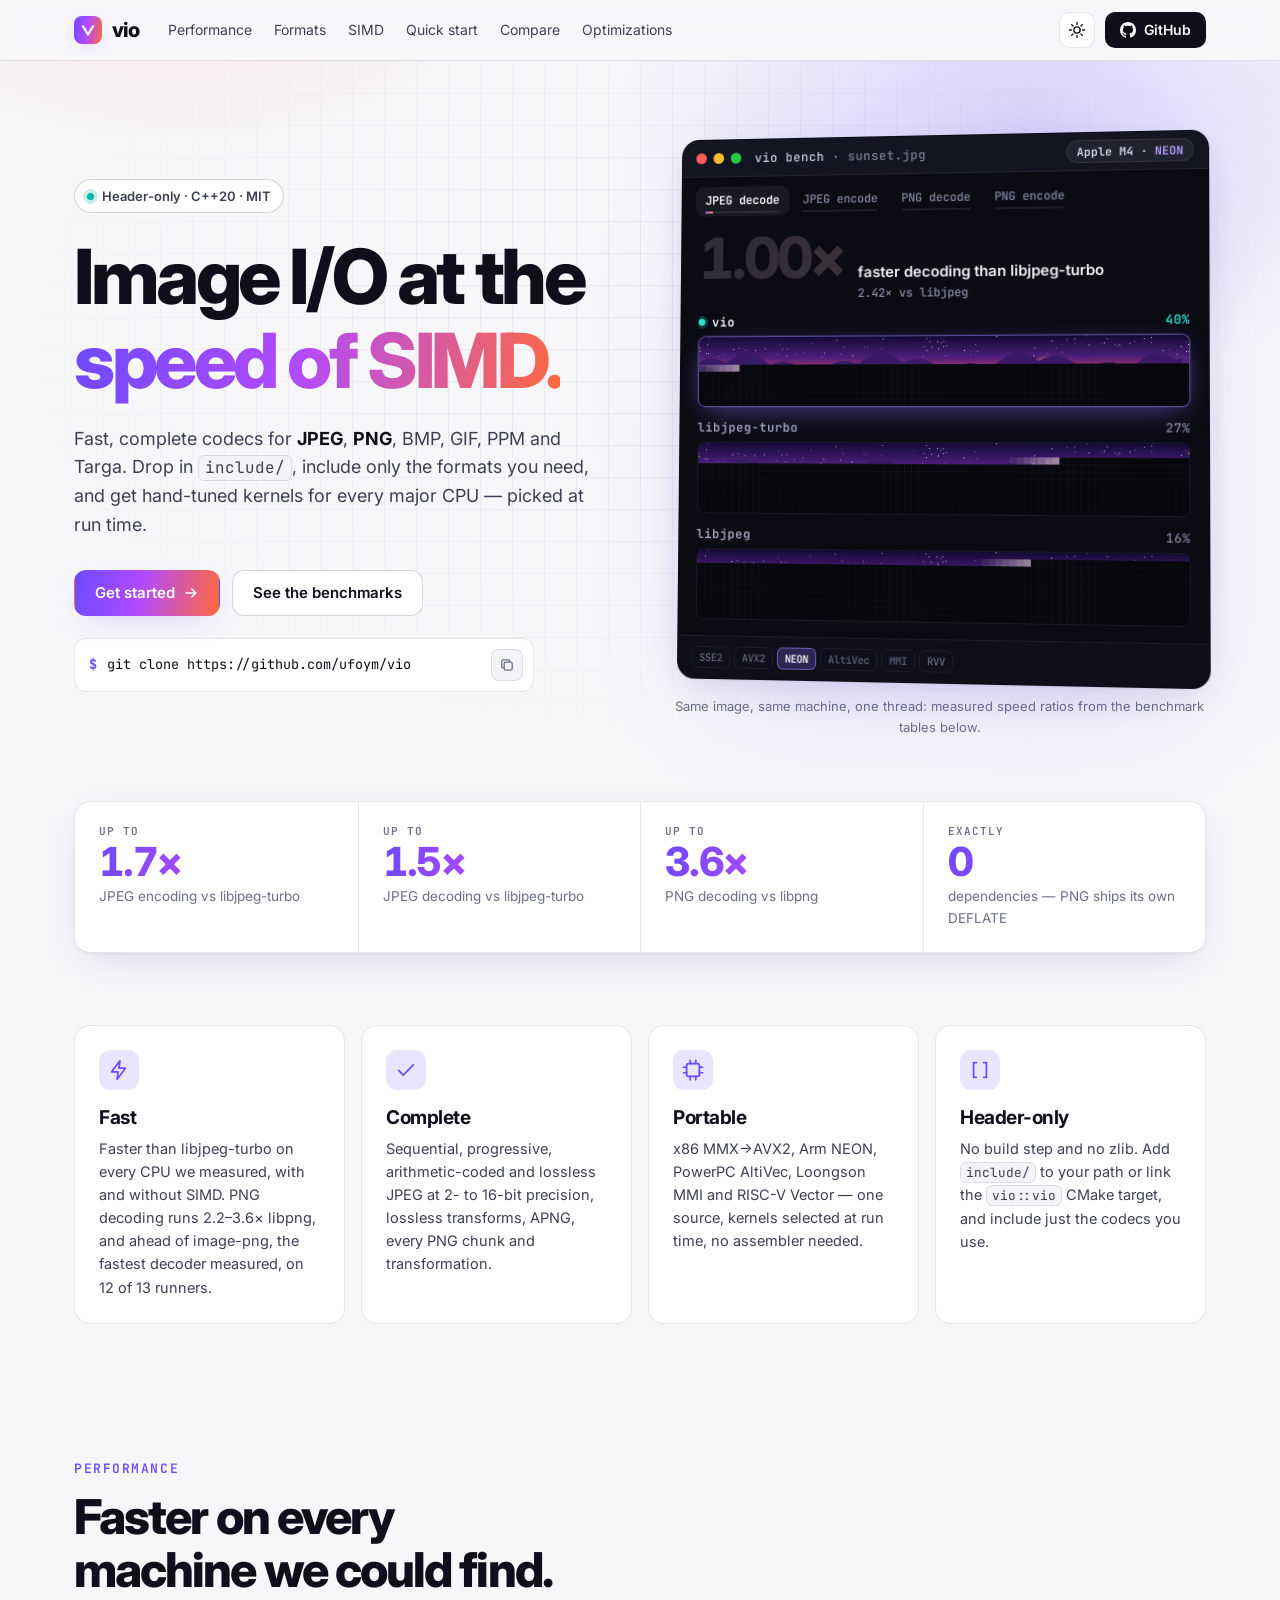
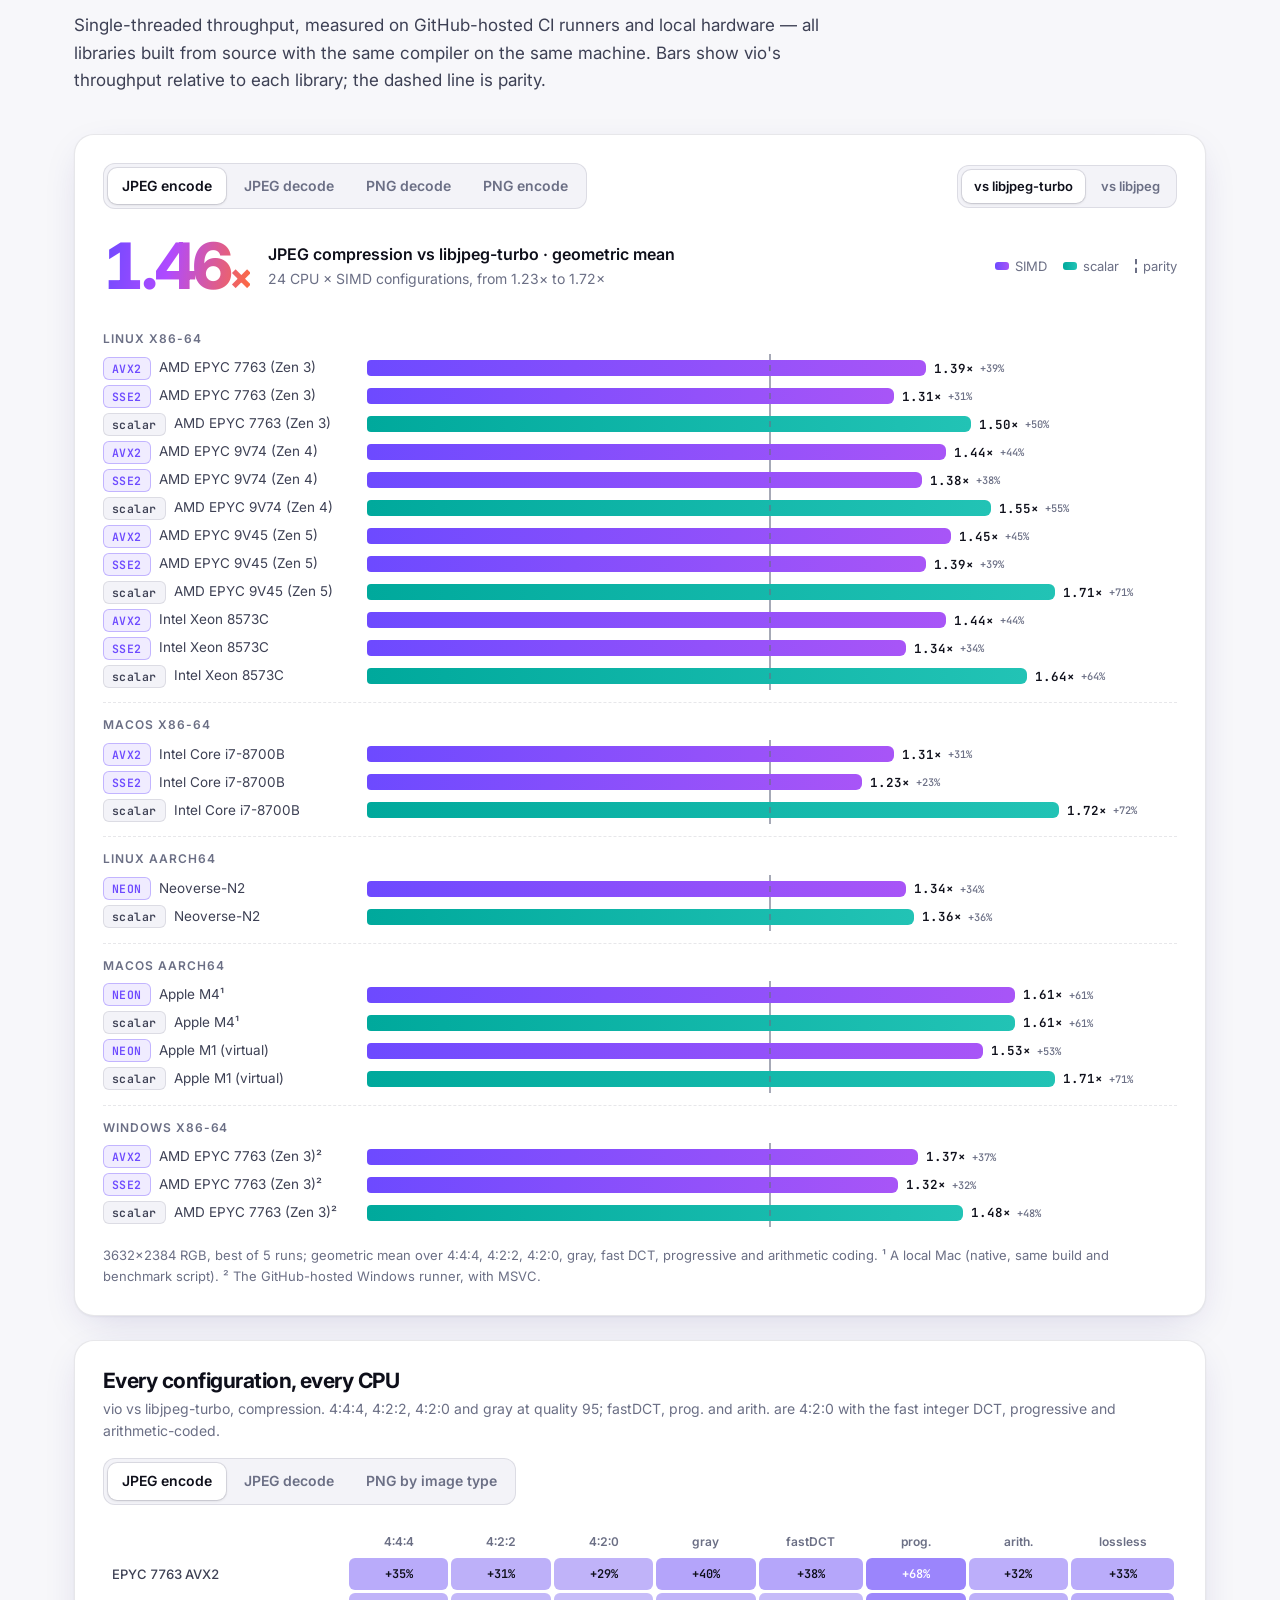
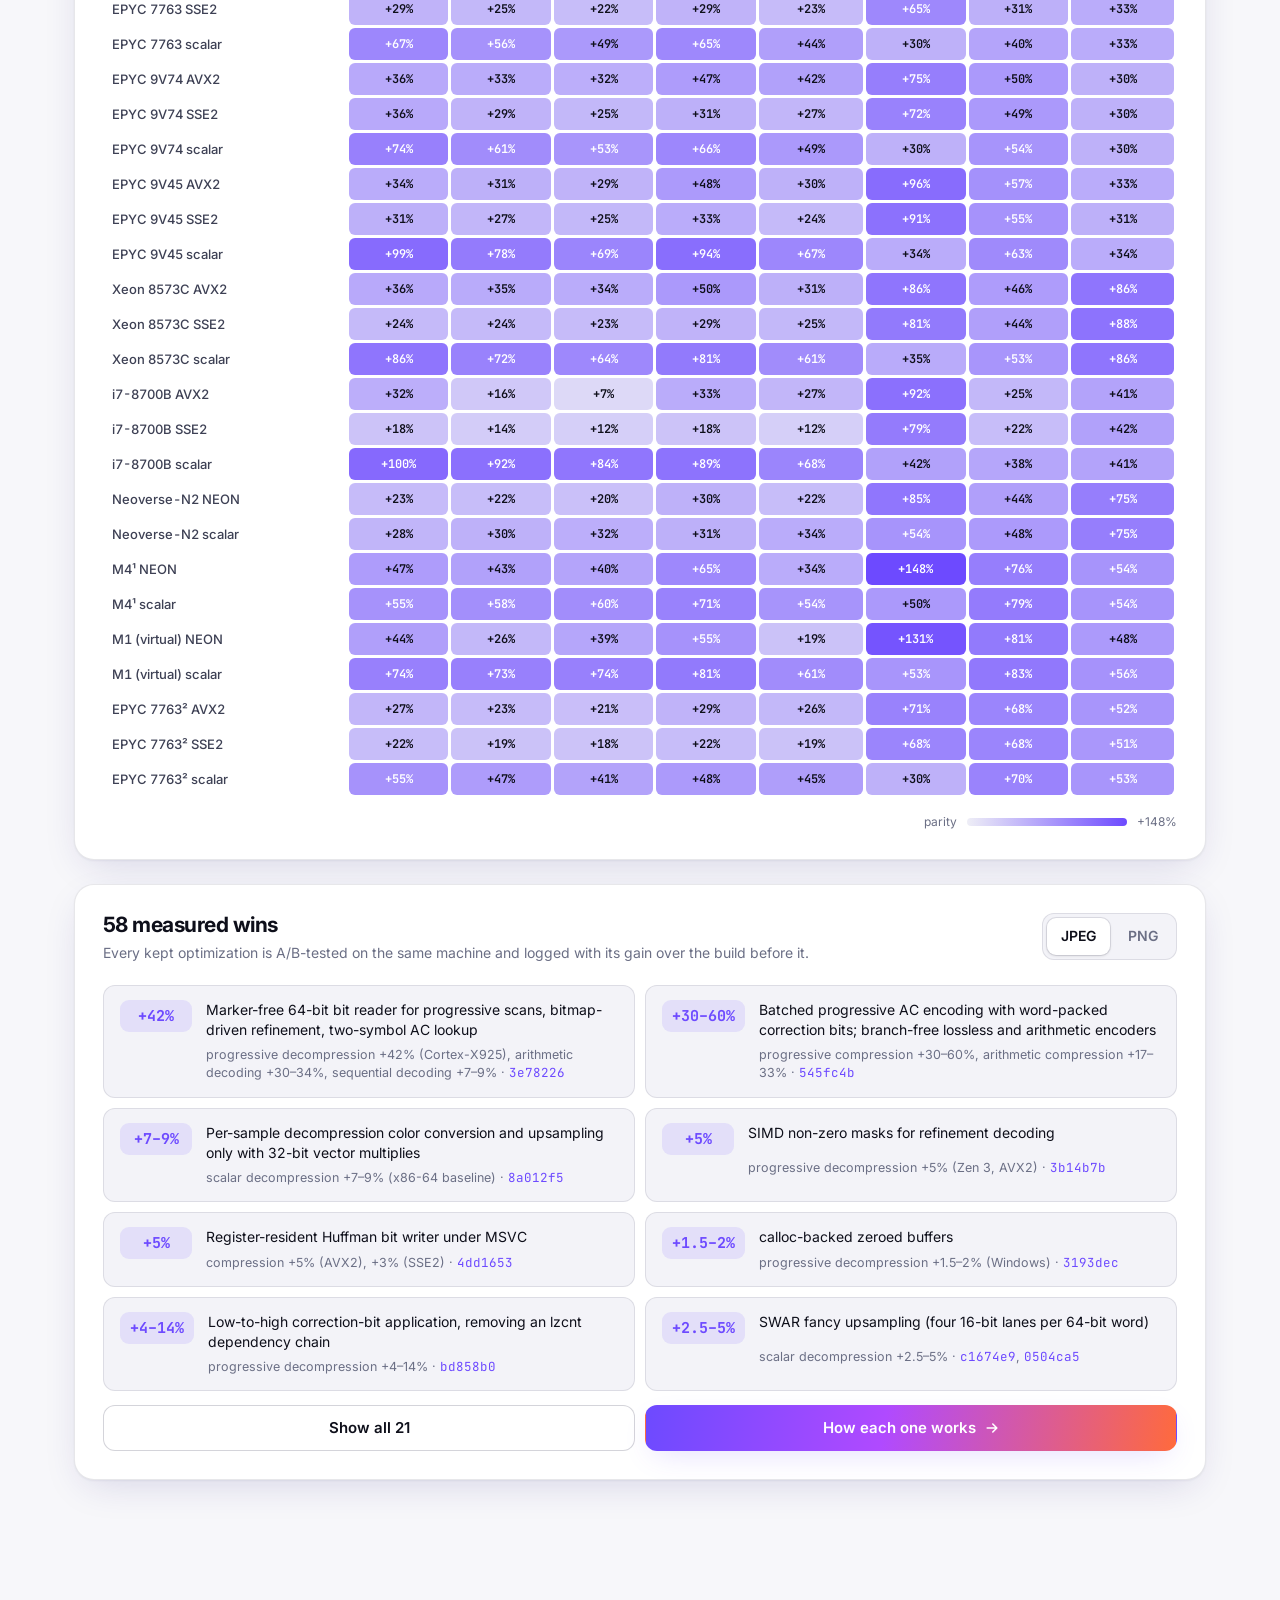
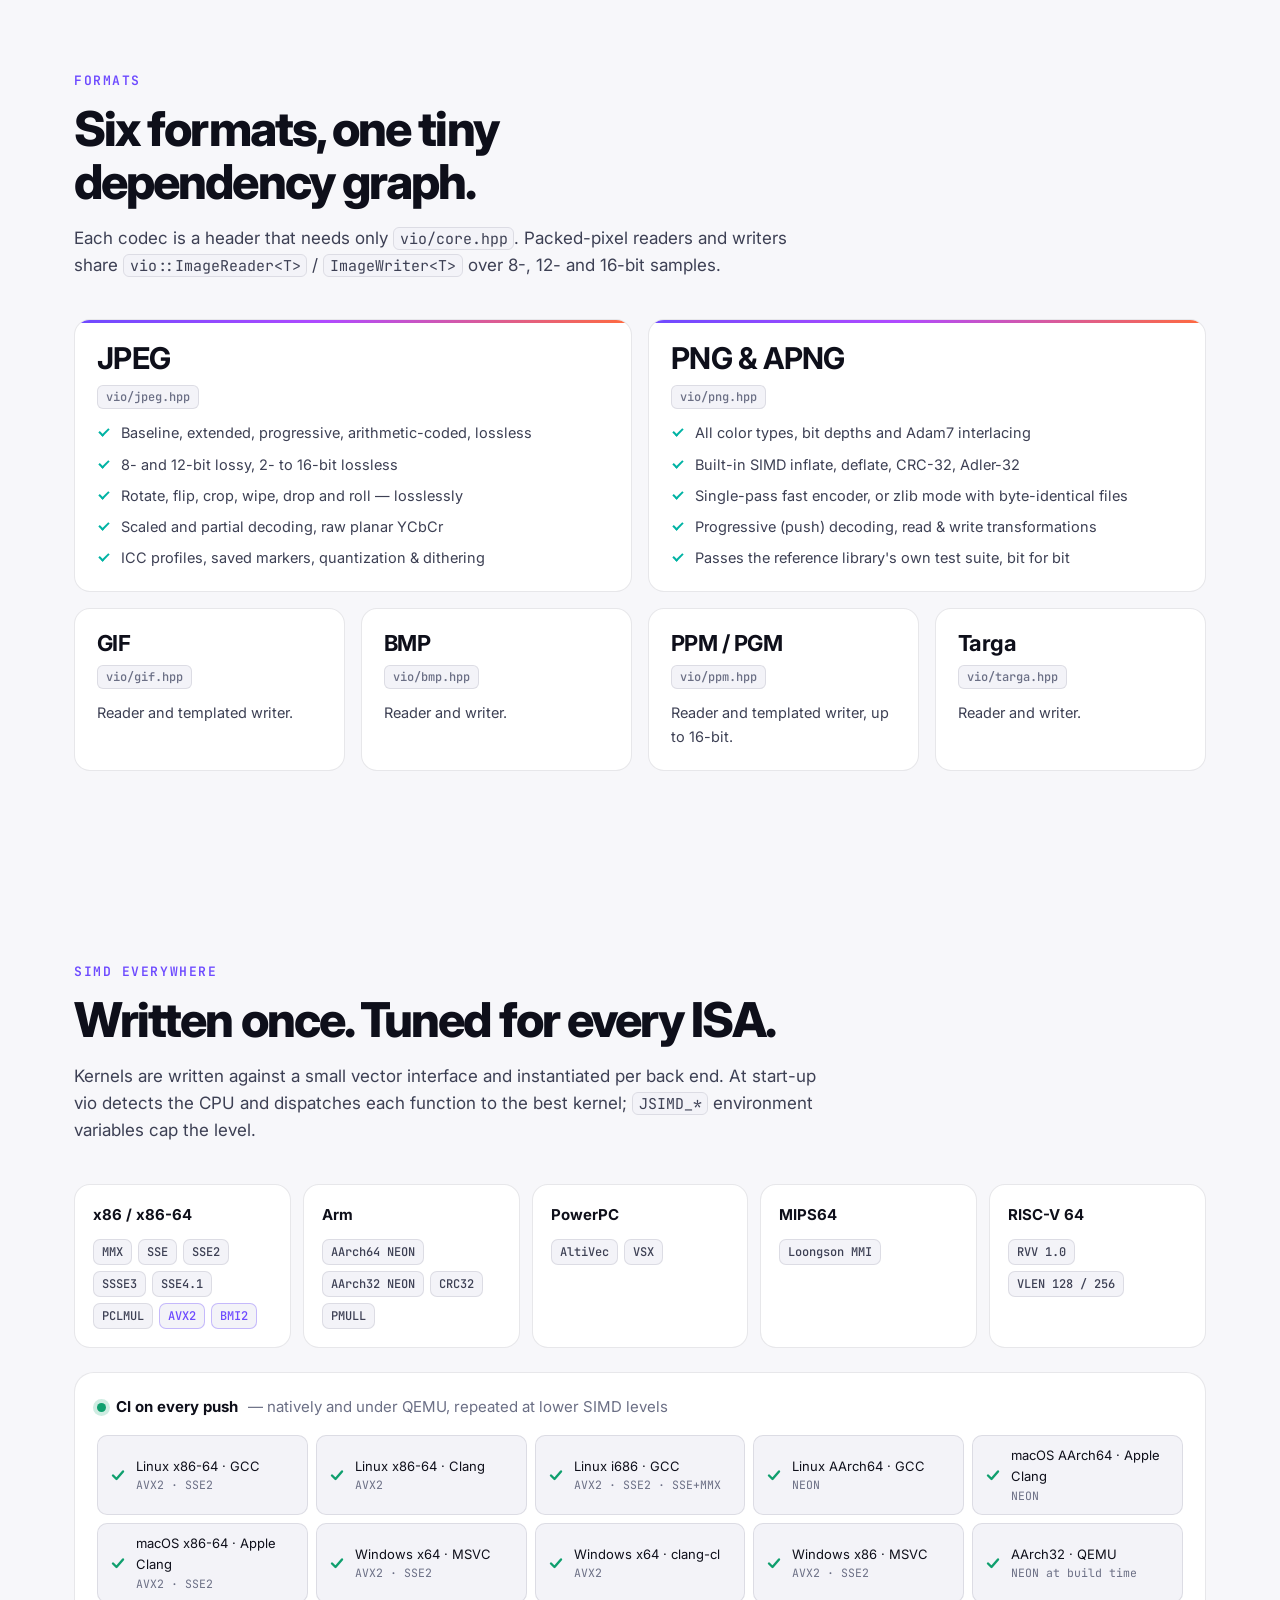
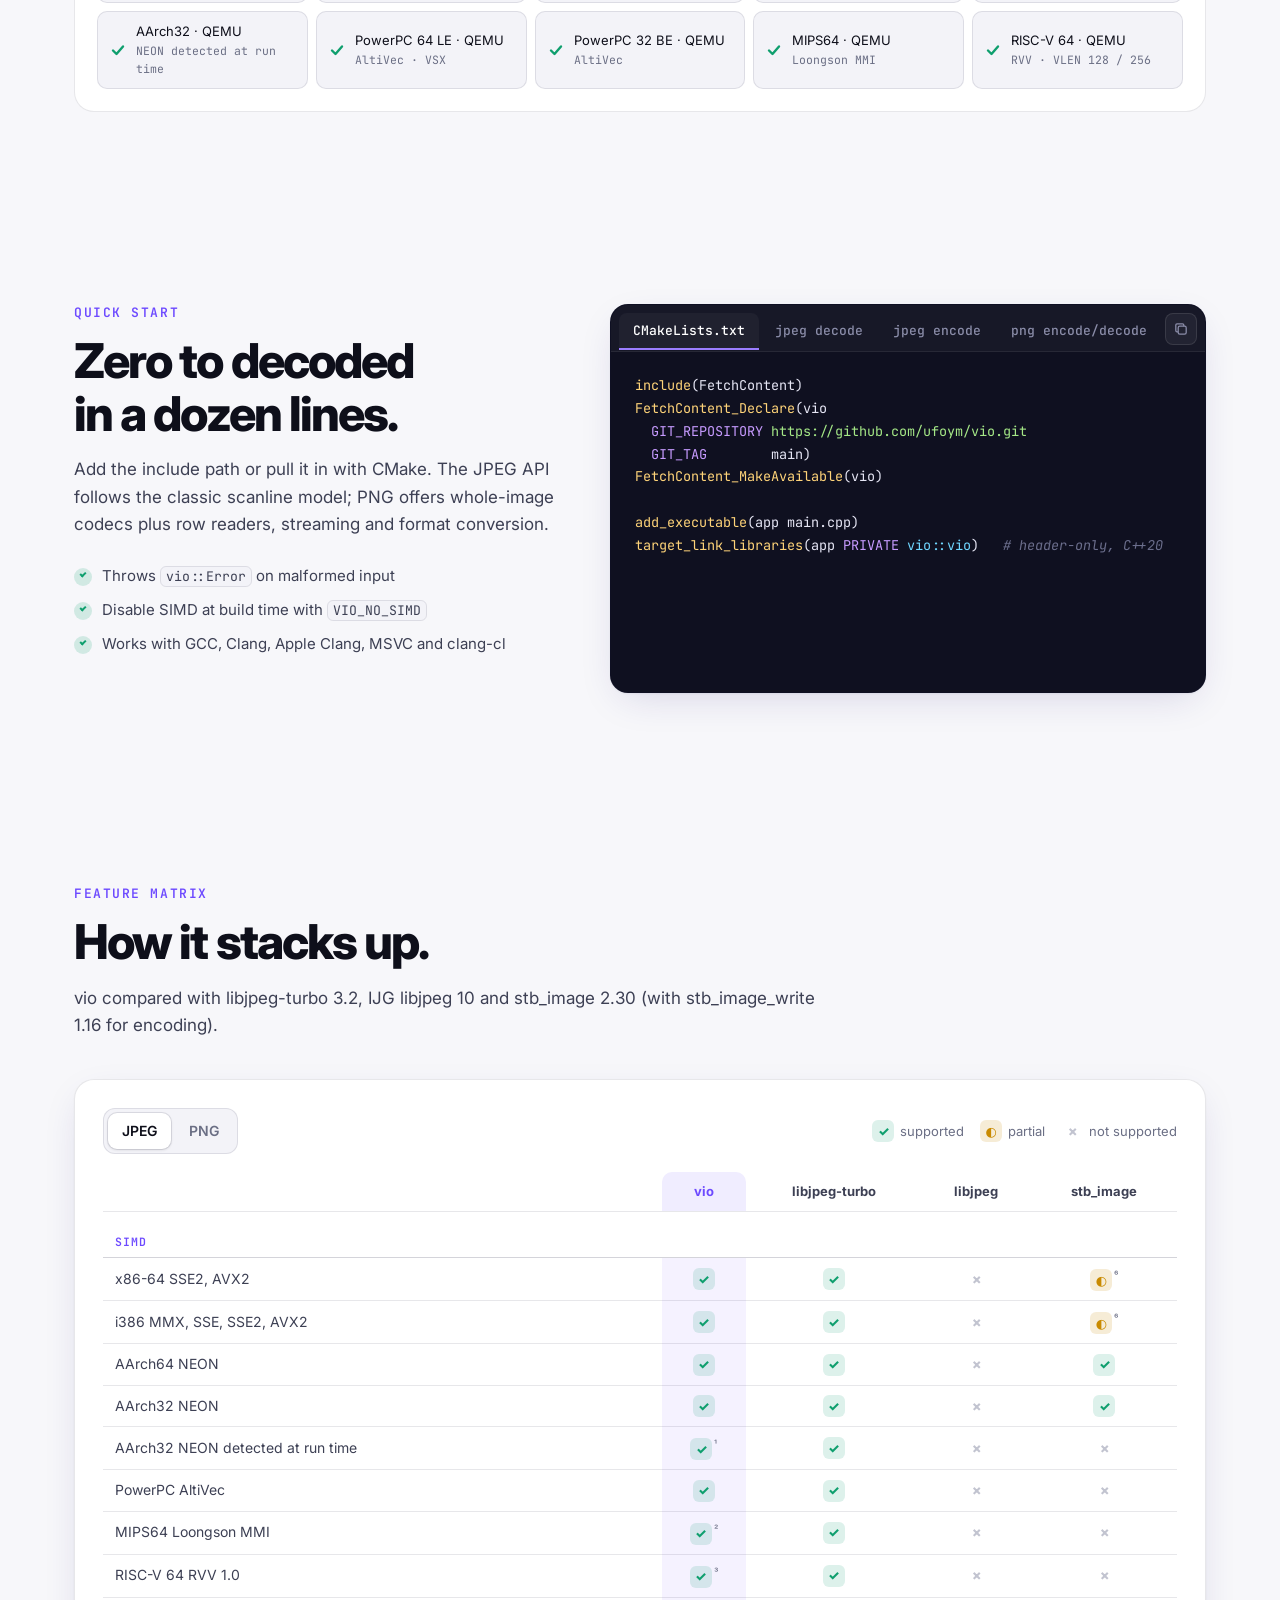
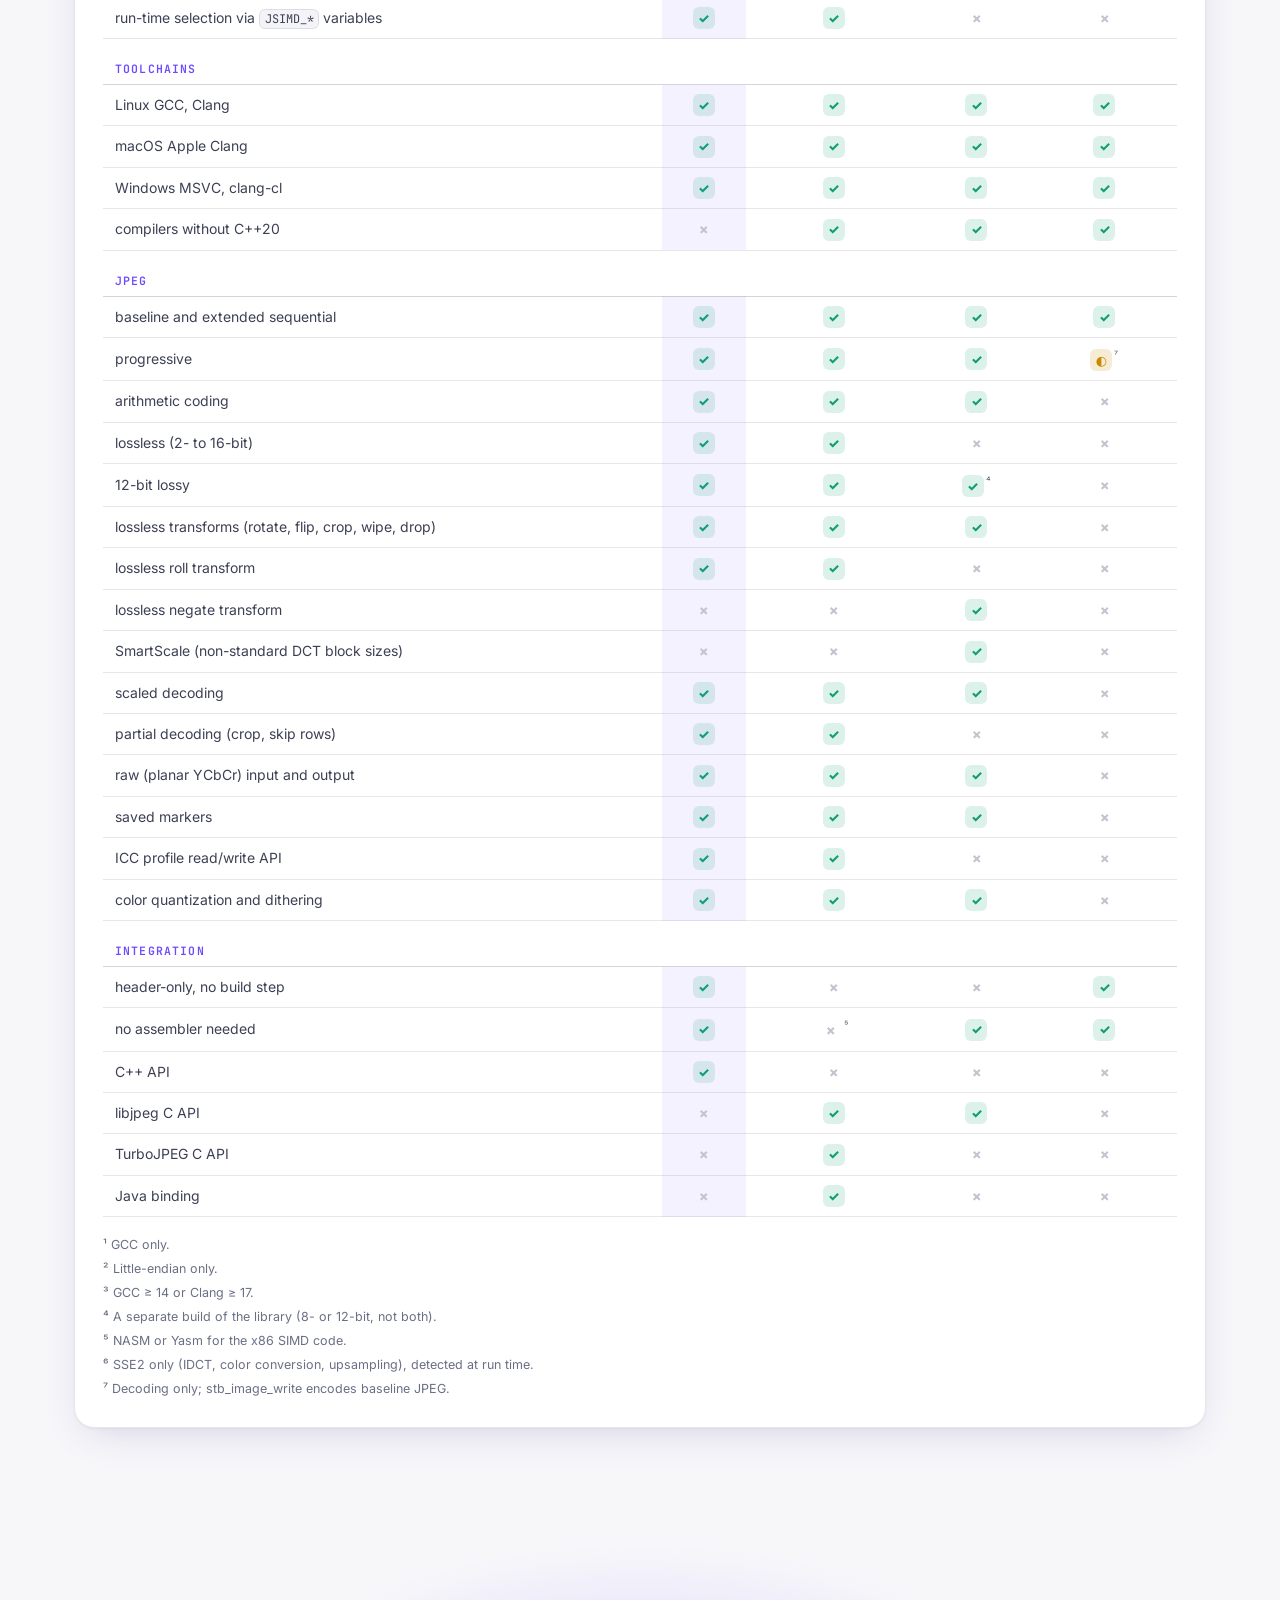
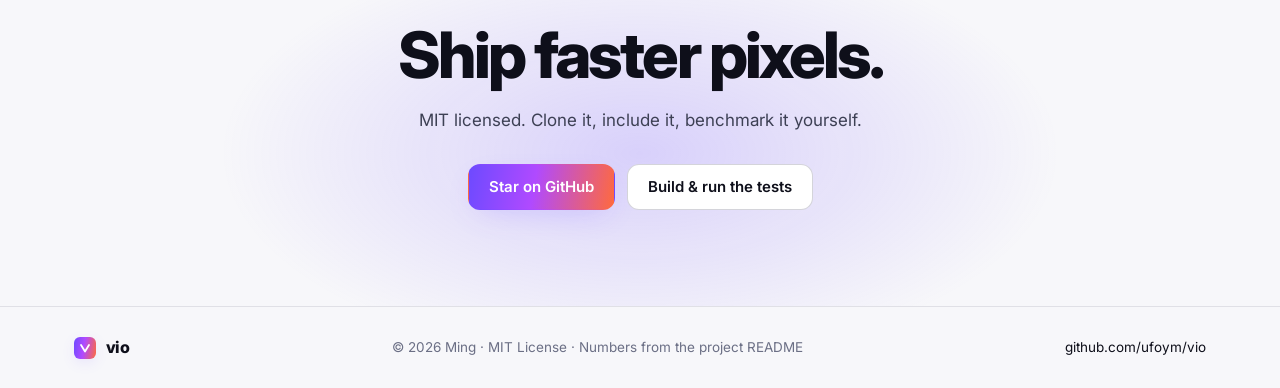
==== commit 7143a41f: "docs: optimization details page docs/optimizations.html explains every logged speed-up: the bottlene" ====
--- a/docs/index.html
+++ b/docs/index.html
@@ -32,6 +32,7 @@
       <a href="#simd">SIMD</a>
       <a href="#start">Quick start</a>
       <a href="#compare">Compare</a>
+      <a href="optimizations.html">Optimizations</a>
     </nav>
     <div class="nav-actions">
       <button class="icon-btn" id="theme-toggle" type="button" aria-label="Toggle color theme">
@@ -199,7 +200,11 @@
         </div>
       </div>
       <ol class="log" id="log"></ol>
-      <button class="btn btn-ghost btn-block" id="log-more" type="button">Show all</button>
+      <div class="log-actions">
+        <button class="btn btn-ghost" id="log-more" type="button">Show all</button>
+        <a class="btn btn-primary" href="optimizations.html">How each one works
+          <svg viewBox="0 0 20 20" aria-hidden="true"><path d="M4 10h11M11 5l5 5-5 5"/></svg></a>
+      </div>
     </div>
   </div>
 </section>
--- a/docs/style.css
+++ b/docs/style.css
@@ -377,6 +377,8 @@
 .log .detail a { font-family: var(--mono); color: var(--accent); }
 .log .detail a:hover { text-decoration: underline; }
 .log li.hidden { display: none; }
+.log-actions { display: grid; grid-template-columns: 1fr 1fr; gap: 10px; margin-top: 14px; }
+@media (max-width: 560px) { .log-actions { grid-template-columns: 1fr; } }
 @media (max-width: 860px) { .log { grid-template-columns: 1fr; } }
 
 /* ───────── Formats ───────── */
@@ -488,3 +490,104 @@
   .reveal { opacity: 1; transform: none; transition: none; }
   .fill, .val, .par { transition: none; }
 }
+
+/* ───────── Optimizations page ───────── */
+:root {
+  --idea-overlap: #7c5cff; --idea-chain: #e0478a; --idea-wide: #3b82f6; --idea-skip: #d99a00;
+  --idea-memory: #10a37f; --idea-alloc: #8b8fa8; --idea-compiler: #0ea5c6; --idea-design: #c04df0; --idea-none: #8b8fa8;
+  --k-new: #0fb3a3; --k-slow: #ef7140;
+}
+.opt-hero { padding: 72px 0 40px; overflow: hidden; }
+.opt-hero .wrap { position: relative; }
+.opt-hero .kicker a:hover { text-decoration: underline; }
+.opt-ideas { padding: 40px 0; }
+.opt-list { padding: 24px 0 96px; }
+.k-new { color: var(--k-new); }
+.k-slow { color: var(--k-slow); }
+
+.strip-card, .opt { border: 1px solid var(--border); background: var(--surface); border-radius: var(--radius); box-shadow: var(--shadow); }
+.strip-card { padding: 24px; }
+.strip-head { display: flex; justify-content: space-between; align-items: flex-end; gap: 16px; flex-wrap: wrap; margin-bottom: 18px; }
+.strip-head h3 { font-size: 20px; }
+.strip-tip { font-size: 14px; min-height: 22px; max-width: 520px; text-align: right; }
+.strip-tip b { font-family: var(--mono); color: var(--accent); }
+.strip { display: flex; align-items: flex-end; gap: 3px; height: 160px; border-bottom: 1px solid var(--border-strong); }
+.strip-bar { flex: 1 1 0; min-width: 0; height: var(--h); padding: 0; border: 0; border-radius: 4px 4px 0 0; cursor: pointer; background: var(--ic); opacity: 0.85; transition: opacity 0.2s, transform 0.15s; transform-origin: bottom; }
+.strip-bar:hover, .strip-bar:focus-visible { opacity: 1; transform: scaleY(1.04); outline: none; }
+.strip-bar.dim { opacity: 0.18; }
+.strip-sep { flex: 0 0 1px; align-self: stretch; margin: 0 6px; background: var(--border-strong); }
+.strip-axis { display: flex; font: 600 12px var(--mono); color: var(--muted); margin-top: 8px; }
+.strip-axis span:first-child { flex: 21; }
+.strip-axis span:last-child { flex: 37; padding-left: 14px; }
+
+.ideas { display: grid; grid-template-columns: repeat(4, 1fr); gap: 12px; }
+.idea { text-align: left; display: flex; flex-direction: column; gap: 6px; padding: 18px; border-radius: 14px; border: 1px solid var(--border); background: var(--surface); cursor: pointer; transition: border-color 0.2s, transform 0.2s, opacity 0.2s; }
+.idea:hover { border-color: var(--ic); transform: translateY(-2px); }
+.idea[aria-pressed="true"] { border-color: var(--ic); box-shadow: 0 0 0 1px var(--ic), 0 10px 30px -14px var(--ic); }
+.ideas.has-pick .idea[aria-pressed="false"] { opacity: 0.55; }
+.idea-top { display: flex; align-items: center; justify-content: space-between; }
+.idea-dot { display: inline-block; width: 10px; height: 10px; border-radius: 3px; background: var(--ic); }
+.idea-n { font: 700 22px var(--mono); color: var(--ic); }
+.idea strong { font-size: 15.5px; letter-spacing: -0.01em; }
+.idea span:last-child { font-size: 13.5px; color: var(--text-2); line-height: 1.45; }
+@media (max-width: 960px) { .ideas { grid-template-columns: repeat(2, 1fr); } }
+@media (max-width: 480px) { .ideas { grid-template-columns: 1fr; } }
+
+.opt-controls { display: flex; align-items: center; gap: 12px; flex-wrap: wrap; margin-bottom: 20px; }
+.opt-showing { margin-left: auto; font-size: 14px; color: var(--muted); }
+.linkish { border: 0; background: none; padding: 0; color: var(--accent); cursor: pointer; font-size: inherit; }
+.linkish:hover { text-decoration: underline; }
+.opts { list-style: none; margin: 0; padding: 0; display: grid; gap: 16px; }
+.opt { padding: 22px 24px; border-left: 4px solid var(--ic); scroll-margin-top: 80px; }
+.opt.flash { animation: opt-flash 1.4s ease; }
+@keyframes opt-flash { 0%, 30% { box-shadow: 0 0 0 3px var(--ic), var(--shadow); } 100% { box-shadow: var(--shadow); } }
+.opt-top { display: flex; align-items: center; gap: 8px; flex-wrap: wrap; margin-bottom: 10px; }
+.opt-n { font: 600 13px var(--mono); color: var(--muted); }
+.chip { display: inline-flex; align-items: center; gap: 6px; font: 600 11.5px var(--mono); letter-spacing: 0.04em; padding: 3px 8px; border-radius: 6px; background: var(--surface-2); border: 1px solid var(--border); color: var(--text-2); }
+.chip-idea { cursor: pointer; }
+.chip-idea:hover { border-color: var(--ic); color: var(--text); }
+.chip .idea-dot { width: 8px; height: 8px; border-radius: 2px; }
+.opt-gain { margin-left: auto; font: 700 18px var(--mono); color: var(--accent); padding: 4px 10px; border-radius: 9px; background: color-mix(in srgb, var(--accent) 12%, transparent); }
+.opt h3 { font-size: 20px; margin-bottom: 14px; }
+.opt-cols { display: grid; grid-template-columns: 1fr 1fr; gap: 20px; margin-bottom: 18px; }
+.opt-cols h4 { margin: 0 0 4px; font: 600 11.5px var(--mono); text-transform: uppercase; letter-spacing: 0.1em; color: var(--muted); }
+.opt-cols div:last-child h4 { color: var(--k-new); }
+.opt-cols p { font-size: 14.5px; color: var(--text-2); line-height: 1.55; }
+@media (max-width: 720px) { .opt-cols { grid-template-columns: 1fr; gap: 12px; } .opt { padding: 18px 16px; } }
+.opt-meta { display: flex; justify-content: space-between; gap: 6px 16px; flex-wrap: wrap; margin-top: 14px; font-size: 13px; color: var(--muted); }
+.opt-sha a { font-family: var(--mono); color: var(--accent); }
+.opt-sha a:hover { text-decoration: underline; }
+.opt-foot { margin-top: 24px; font-size: 13px; color: var(--muted); max-width: 760px; }
+
+/* Before/after timeline: the lit copy is revealed left to right by a sweep, so
+   both rows run on one clock and the shorter one finishes first. */
+.tl { position: relative; display: grid; gap: 8px; padding: 14px 14px 12px; border-radius: 12px; background: var(--surface-2); border: 1px solid var(--border); --dur: 4.5s; }
+.tl-row { display: grid; grid-template-columns: 52px 1fr; align-items: center; gap: 10px; }
+.tl-lab { font: 600 11px var(--mono); text-transform: uppercase; letter-spacing: 0.08em; color: var(--muted); }
+.tl-track { position: relative; height: calc(var(--n) * 26px + (var(--n) - 1) * 4px); }
+.tl-base, .tl-lit { position: absolute; inset: 0; display: grid; gap: 4px; grid-auto-rows: 26px; }
+.tl-base { opacity: 0.32; }
+.tl-lane { position: relative; }
+.tl-box { position: absolute; top: 0; bottom: 0; display: flex; align-items: center; justify-content: center; padding: 0 2px; border-radius: 6px; overflow: hidden;
+  font: 500 11px var(--mono); white-space: nowrap; box-shadow: inset 0 0 0 1px rgba(255, 255, 255, 0.35); }
+.tl-box i { font-style: normal; overflow: hidden; text-overflow: ellipsis; }
+.tl-box.k-work { background: color-mix(in srgb, var(--text) 16%, var(--surface)); color: var(--text); }
+.tl-box.k-new { background: var(--k-new); color: #fff; }
+.tl-box.k-slow { background: repeating-linear-gradient(-45deg, var(--k-slow) 0 6px, color-mix(in srgb, var(--k-slow) 78%, #000) 6px 9px); color: #fff; }
+.tl-saved { position: absolute; top: 0; bottom: 0; right: 0; border-radius: 6px; border: 1px dashed color-mix(in srgb, var(--k-new) 70%, transparent);
+  background: repeating-linear-gradient(90deg, color-mix(in srgb, var(--k-new) 10%, transparent) 0 6px, transparent 6px 12px); display: grid; place-items: center; }
+.tl-saved em { font: 600 11px var(--mono); font-style: normal; color: var(--k-new); white-space: nowrap; }
+.tl-lit { clip-path: inset(0 0 0 0); }
+.tl-head { display: none; }
+.tl.play .tl-lit { animation: tl-sweep var(--dur) linear infinite; }
+.tl.play .tl-head { display: block; position: absolute; top: -3px; bottom: -3px; width: 2px; margin-left: -1px; border-radius: 1px; background: var(--accent); box-shadow: 0 0 8px var(--accent); animation: tl-head var(--dur) linear infinite; }
+@keyframes tl-sweep { 0% { clip-path: inset(0 100% 0 0); } 75%, 100% { clip-path: inset(0 0 0 0); } }
+@keyframes tl-head { 0% { left: 0; opacity: 1; } 75% { left: 100%; opacity: 1; } 82%, 100% { left: 100%; opacity: 0; } }
+@media (max-width: 480px) { .tl-row { grid-template-columns: 1fr; gap: 4px; } }
+
+.opt-code { display: grid; grid-template-columns: 1fr 1fr; gap: 10px; margin-top: 10px; }
+.opt-code figure { margin: 0; border-radius: 10px; background: var(--code-bg); overflow: hidden; }
+.opt-code figcaption { display: flex; justify-content: space-between; padding: 6px 12px; font: 600 11px var(--mono); text-transform: uppercase; letter-spacing: 0.08em; color: #9aa0bc; border-bottom: 1px solid rgba(255, 255, 255, 0.07); }
+.opt-code figcaption span { text-transform: none; letter-spacing: 0; opacity: 0.7; }
+.opt-code pre { margin: 0; padding: 10px 12px; font: 12.5px/1.55 var(--mono); color: var(--code-text); overflow-x: auto; }
+@media (max-width: 720px) { .opt-code { grid-template-columns: 1fr; } }
